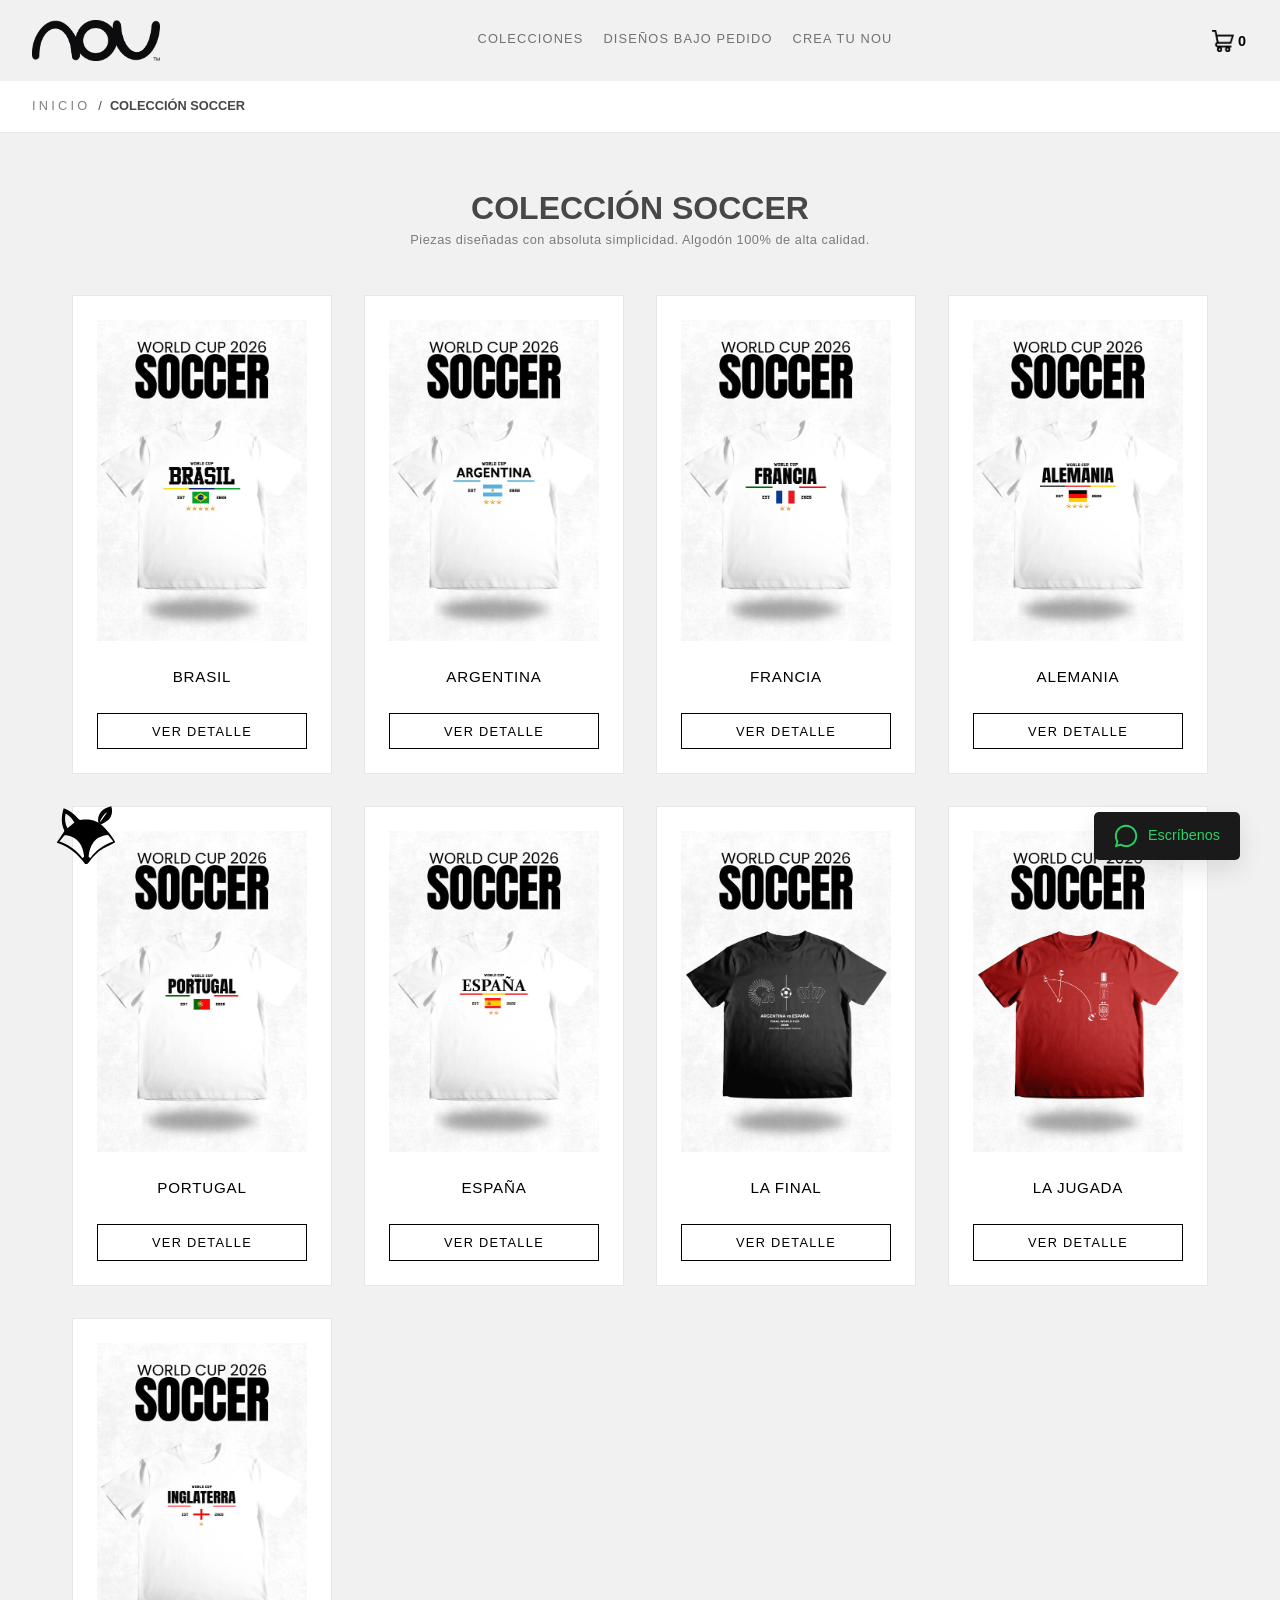
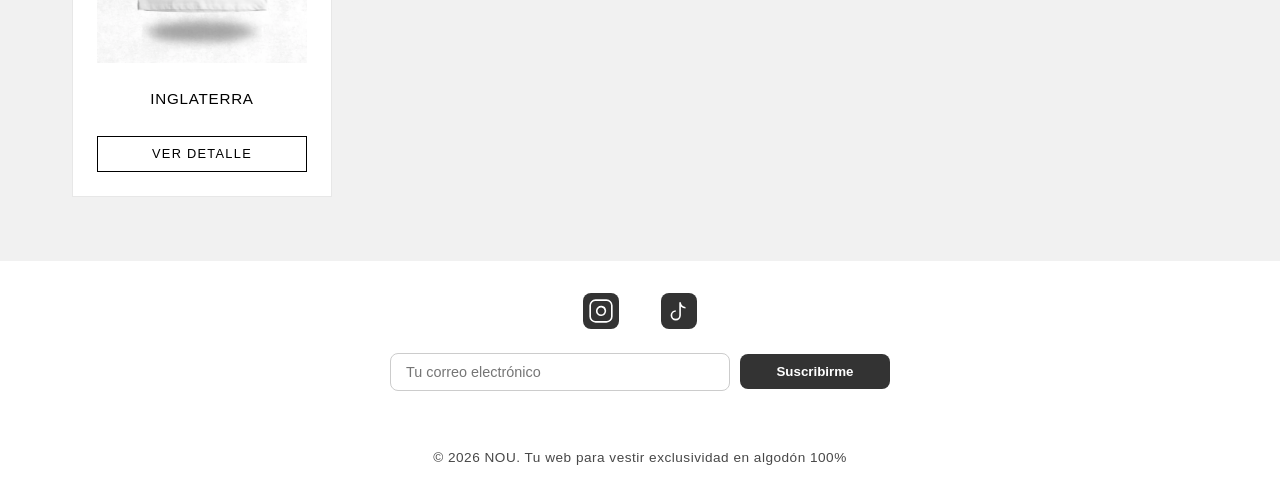
==== coleccion.html @ 32ce6170 "Primer commit: subiendo mi web" ====
<!DOCTYPE html>
<html lang="es">

<head>
    <meta charset="UTF-8">
    <meta name="viewport" content="width=device-width, initial-scale=1.0">
    <title>Nou | Colección Activa</title>
    <link rel="stylesheet" href="style.css">
    <link rel="icon" type="image/x-icon" href="assets/zorrico.png">
</head>

<body>

    <div class="tope">
        <div class="logo">
            <a href="index.html">
                <img src="assets/logo.png" width="128px" alt="Logo de Nou">
            </a>
        </div>
        <nav class="navbar">
            <button class="menu-toggle" onclick="toggleMenu()">☰</button>
            <div class="nav-links" id="navLinks">
                <a href="index.html#colecciones">Colecciones</a>
                <a href="index.html#bajopedido">Diseños bajo pedido</a>
                <a href="index.html#personalizadas">Crea tu Nou</a>
            </div>
        </nav>
        <button class="btn-carrito" onclick="abrirModal()">
            <img src="assets/car-icono.png" alt="Carrito">
            <span id="contador">0</span>
        </button>
    </div>

    <!-- Migas de pan / Header de la página -->
    <section class="page-header">
        <a href="index.html">Inicio</a>
        <span class="page-divider">/</span>
        <p class="page-title" id="titulo-pagina-coleccion">Colección Actual</p>
    </section>

    <!-- Contenedor Principal del Grid de la Colección -->
    <main class="coleccion-activa-section">
        <div class="coleccion-header">
            <h2 class="titulos" id="titulo-coleccion-principal">Colección Actual</h2>
            <p class="coleccion-sub">Piezas diseñadas con absoluta simplicidad. Algodón 100% de alta calidad.</p>
        </div>

        <div id="grid-coleccion-activa" class="galeria-grid">
            <!-- Las franelas de la colección se cargarán aquí automáticamente -->
        </div>
    </main>

    <footer>
        <div class="footer-content">

            <div class="social-links">
                <a href="https://instagram.com/somos.nou" target="_blank" rel="noopener noreferrer">
                    <svg class="social-icon" viewBox="0 0 24 24" fill="none" stroke="currentColor" stroke-width="1.5">
                        <rect x="2" y="2" width="20" height="20" rx="5" ry="5"></rect>
                        <path d="M16 11.37A4 4 0 1 1 12.63 8 4 4 0 0 1 16 11.37z"></path>
                        <line x1="17.5" y1="6.5" x2="17.51" y2="6.5"></line>
                    </svg>
                </a>
                <a href="https://tiktok.com/@somos.nou" target="_blank" rel="noopener noreferrer">
                    <svg class="social-icon" viewBox="0 0 24 24" fill="none" stroke="currentColor" stroke-width="1.5">
                        <path d="M9 12a4 4 0 1 0 4 4V4a5 5 0 0 0 5 5"></path>
                    </svg>
                </a>
            </div>

            <!-- Nuevo Formulario de Suscripción -->
            <div class="newsletter-section-footer">
                <form class="newsletter-form ajax-form" action="https://formspree.io/f/xbdnpazj" method="POST">
                    <input type="email" name="email" placeholder="Tu correo electrónico" required>
                    <button type="submit">Suscribirme</button>
                </form>

                <div class="form-success-msg">
                    ¡Gracias por suscribirte! Te mantendremos al tanto.
                </div>
            </div>

            <div class="brand">
                <p class="copyright">© 2026 NOU. Tu web para vestir exclusividad en algodón 100%</p>
            </div>

        </div>
    </footer>

    <!-- ICONO WHATSAPP -->
    <a href="https://wa.me/584126067734?text=Hola%20Nou,%20me%20gustaría%20más%20información" class="whatsapp-float"
        target="_blank">
        <svg fill="#000000" width="32px" height="32px" viewBox="0 0 32 32" version="1.1"
            xmlns="http://www.w3.org/2000/svg">
            <path
                d="M26.576 5.363c-2.69-2.69-6.406-4.354-10.511-4.354-8.209 0-14.865 6.655-14.865 14.865 0 2.732 0.737 5.291 2.022 7.491l-0.038-0.070-2.109 7.702 7.879-2.067c2.051 1.139 4.498 1.809 7.102 1.809h0.006c8.209-0.003 14.862-6.659 14.862-14.868 0-4.103-1.662-7.817-4.349-10.507l0 0zM16.062 28.228h-0.005c-0 0-0.001 0-0.001 0-2.319 0-4.489-0.64-6.342-1.753l0.056 0.031-0.451-0.267-4.675 1.227 1.247-4.559-0.294-0.467c-1.185-1.862-1.889-4.131-1.889-6.565 0-6.822 5.531-12.353 12.353-12.353s12.353 5.531 12.353 12.353c0 6.822-5.53 12.353-12.353 12.353h-0z">
            </path>
        </svg>
        <span>Escríbenos</span>
    </a>

    <!-- Modal del Carrito -->
    <div id="modalCarrito" class="modal">
        <div class="modal-contenido">
            <span class="cerrar" onclick="cerrarModal()">&times;</span>
            <h3>Tu Lista de Compras</h3>
            <ul id="lista-carrito"></ul>
            <button onclick="enviarPedido()">Finalizar pedido por WhatsApp</button>
        </div>
    </div>

    <!-- ISOTIPO FLOTANTE FIJO CON MENSAJE -->
    <div class="zorrito-flotante">
        <div class="bocadillo-mensaje">¡Hola! ¿Diseñamos algo juntos?</div>
        <a href="index.html#personalizadas">
            <svg version="1.1" id="Capa_1" xmlns="http://www.w3.org/2000/svg" xmlns:xlink="http://www.w3.org/1999/xlink"
                x="0px" y="0px" viewBox="0 0 1080 1080" style="enable-background:new 0 0 1080 1080;"
                xml:space="preserve">
                <g class="cabeza-zorrito">
                    <path d="M107,653.5c37.1-55.3,74.8-110.3,110.8-166.3c4.2-6.5,2.4-19.9-1.2-28c-49.4-109.9-40.1-220.3-5.3-333.4
	c85.5,33.4,159.6,79.4,214.1,152c17.4,23.2,31.7,33.3,64.6,28.7c136.1-18.7,255.2,16.5,351.3,120.6
	c64.9,70.3,126.1,142.6,166.9,224.4C945,684.7,881.7,715.2,821,750.2c-91.2,52.5-160.8,128.8-223,212.5
	c-6.6,8.9-16.2,15.6-24.4,23.3c-10.7,0-21.5,0-32.2,0c-19.6-23.8-39.2-47.7-58.7-71.5C382.6,792.3,256.6,708.2,107,658.8
	C107,657,107,655.2,107,653.5z M622.9,893.7c91.5-119.9,208.9-203.9,353.3-252.8c-24.8-32-47.8-62.6-72-92.2
	c-4.1-5-13.8-8.7-20.3-7.8c-84.5,11.2-159.7,40.5-213,111.8c-44.7,59.8-62.8,128.6-73.2,200.9C594.7,874.8,597.1,888.3,622.9,893.7z
	 M498.6,893.4c25.7-4.3,29.7-19,25.3-39.4c-3.9-18.3-6.1-37-10-55.3C483.7,655.3,400,565.9,252.5,542.7c-11.5-1.8-28.9,0-35.5,7.4
	c-25.4,28.4-47.6,59.7-72,91.3C290.9,689.2,407.2,775.5,498.6,893.4z M376.1,346.6c-32.4-60-77.4-103.2-135.4-138.2
	c-16.7,80.8-10.9,154.9,27.7,228.3C305.3,406,339.9,377,376.1,346.6z" />
                </g>
                <g id="hoja">
                    <path d="M944,95c28.4,63.8,10.9,162.6-40.5,208.8c-30,26.9-66,47.5-100.9,68.3c-20.8,12.4-58.3-12.4-59.7-36.7
	c-5.7-98.8,40.7-173.9,132.7-214C898,111.7,921.3,103.7,944,95z M881.9,188.5C832.7,211.2,772.3,304,769.2,348.3
	C803.4,299.8,840.6,247.1,881.9,188.5z" />
                </g>
            </svg>
        </a>
    </div>

    <script src="script.js" defer></script>
</body>

</html>
---- style.css ----
/* --- LIMPIEZA Y CONFIGURACIÓN GLOBAL --- */
* {
    margin: 0;
    padding: 0;
    box-sizing: border-box;
    font-family: 'Inter', sans-serif;
}

html,
body {
    width: 100%;
    overflow-x: hidden;
    /* Corregido de visible a hidden para evitar scroll horizontal no deseado */
}

body {
    background-color: #f1f1f1;
    color: rgb(71, 71, 71);
    line-height: 1.6;
    font-family: 'Poppins', 'Helvetica', 'Arial', sans-serif;
    font-weight: 400;
    margin: 0;
}

/* Contenedor principal */
main {
    max-width: 100%;
    margin: 0;
    padding: 0;
}

/* --- ENCABEZADO Y NAVEGACIÓN --- */
.tope {
    box-sizing: border-box;
    position: fixed;
    /* Cambiamos sticky por fixed para asegurar que nunca se mueva */
    top: 0;
    left: 0;
    z-index: 3000;
    display: flex;
    justify-content: space-between;
    padding: 0rem 2rem;
    align-items: center;
    background-color: #f1f1f1;
    width: 100%;
    min-height: 60px;
}

.navbar {
    display: flex;
    justify-content: center;
    margin: 0rem 1rem;
    padding: 1rem;
    align-items: center;
    width: 100%;
}

.nav-links a {
    text-transform: uppercase;
    letter-spacing: 0.09em;
    text-decoration: none;
    color: #717171;
    font-weight: 400;
    font-size: .8rem;
    padding-bottom: 2px;
    border-bottom: 2px solid transparent;
    transition: opacity 0.3s ease, visibility 0.3s, border-bottom 0.3s ease;
}

.nav-links a:hover {
    border-bottom: 2px solid #717171;
}

.logo img {
    display: block;
    margin: 20px auto;
}

.btn-carrito {
    display: flex;
    align-items: center;
    gap: 4px;
    background: transparent;
    border: none;
    cursor: pointer;
    font-family: 'Inter', sans-serif;
    font-weight: 600;
    font-size: 1rem;
    padding: 2px;
}

.btn-carrito img {
    width: 22px;
    height: 22px;
    margin: 0;
}

#contador {
    font-size: 0.9rem;
}

/* --- HERO SECTION --- */
.hero {
    height: clamp(50vh, 80vw, 80vh);
    display: flex;
    align-items: center;
    justify-content: center;
    text-align: center;
    padding: 0;
    font-size: 1.5rem;
    transition: height 0.5s ease-in-out;
    overflow: hidden;
    margin-top: 60px;
    /* <--- Esto empuja el hero hacia abajo para que la barra fija no lo tape */
}

.hero-content {
    height: 100%;
    width: 100%;
    background-image: linear-gradient(rgba(0, 0, 0, 0.01), rgba(0, 0, 0, 0.02)),
        url('assets/hero.webp');
    background-size: cover;
    background-position: center;
    background-repeat: no-repeat;
    display: flex;
    flex-direction: column;
    align-items: center;
    justify-content: space-between;
    color: black;
    padding: 3rem;
    box-sizing: border-box;
}

.hero-content p {
    font-size: 1rem;
}

.hero-content a {
    font-size: .8rem;
}

.btn-main {
    padding: 0.8rem 2rem;
    border-radius: 5px;
    background-color: white;
    font-family: inherit;
    font-size: 0.9rem;
    text-transform: uppercase;
    letter-spacing: 0.09em;
    color: #333;
    cursor: pointer;
    display: inline-block;
    text-decoration: none;
    transition: all 0.4s ease;
}

.btn-main:hover {
    background-color: #333;
    color: #ffffff;
}

/* --- COLECCIONES Y PRODUCTOS --- */
#colecciones {
    padding: 2rem;
}

#bajopedido h2 {
    padding: 0 4rem;
}

.titulos {
    font-weight: 600;
    font-size: 2rem;
    line-height: 1.8rem;
    padding: 0 2rem;
}

.galeria-productos {
    display: grid;
    grid-template-columns: repeat(auto-fit, minmax(min(100%, 400px), 1fr));
    gap: 1rem;
    margin-top: 40px;
}

.producto {
    width: 100%;
    max-width: 400px;
    margin: 0 auto;
    padding: 1rem;
    transition: transform 0.3s ease;
    background-color: #e7e7e7;
    border-radius: 0;
    position: relative;
}

.producto button:hover {
    background: #ccc;
}

.producto img {
    max-width: 100%;
    object-fit: cover;
    height: auto;
    transition: transform 0.3s ease;
    background-color: white;
}

.producto img:hover {
    transform: scale(1.02);
}

.imagenes-container img {
    display: none;
    width: 100%;
    cursor: pointer;
}

.imagenes-container img.activa {
    display: block;
}

/* --- CARRUSEL DE IMÁGENES (FLECHAS) --- */
.prev,
.next {
    position: absolute;
    top: 50%;
    transform: translateY(-50%);
    background: #e7e7e7;
    color: rgb(90, 90, 90);
    border: none;
    cursor: pointer;
    padding: 10px 15px;
    z-index: 10;
    font-size: 1.5rem;
    opacity: 0;
    visibility: hidden;
    transition: opacity 0.3s ease;
}

.prev {
    left: 0px;
    border-top-right-radius: 5px;
    border-bottom-right-radius: 5px;
}

.next {
    right: 0px;
    border-top-left-radius: 5px;
    border-bottom-left-radius: 5px;
}

.producto:hover .prev,
.producto:hover .next {
    opacity: 1;
    visibility: visible;
}

.prev:hover,
.next:hover {
    background-color: #e7e7e7 !important;
    color: black;
    border: none;
    outline: none;
}

/* --- SECCIÓN PERSONALIZADA --- */
#personalizadas {
    padding: 2rem 1rem;
    box-sizing: border-box;
    width: 100%;
    overflow: hidden;
    text-align: center;
}

#personalizadas p {
    font-size: .9rem;
}

.customizer-container {
    max-width: 1100px;
    margin: 20px auto;
    display: grid;
    grid-template-columns: 1fr 1fr;
    gap: 40px;
    background: #ffffff;
    padding: 40px;
    border-radius: 12px;
    box-shadow: 0 4px 20px rgba(0, 0, 0, 0.05);
    align-items: center;
    box-sizing: border-box;
    width: 100%;
}

.customizer-controls {
    display: flex;
    flex-direction: column;
    gap: 20px;
    width: 100%;
    box-sizing: border-box;
}

.file-upload-wrapper {
    display: flex;
    flex-direction: column;
    gap: 10px;
}

.file-upload-wrapper input[type="file"] {
    display: none;
}

.custom-file-button {
    background: #fff;
    color: #333;
    border: 1px solid #333;
    padding: 12px 20px;
    text-align: center;
    border-radius: 6px;
    cursor: pointer;
    font-weight: bold;
    transition: all 0.3s ease;
}

.custom-file-button:hover {
    background: #333;
    color: #fff;
}

#file-name {
    font-size: 13px;
    color: #666;
}

.select-group {
    display: flex;
    flex-direction: column;
    gap: 6px;
    width: 100%;
    box-sizing: border-box;
}

.select-group label {
    font-size: 14px;
    font-weight: bold;
    color: #333;
}

.customizer-controls select {
    padding: 12px;
    border: 1px solid #ccc;
    border-radius: 6px;
    background: #fff;
    font-size: 14px;
    cursor: pointer;
    width: 100%;
    box-sizing: border-box;
}

/* Estilos de botones de color (Unificados y responsivos) */
.color-options {
    display: flex;
    gap: 10px;
    width: 100%;
    box-sizing: border-box;
}

.color-btn {
    flex: 1;
    padding: 12px;
    background: #f9f9f9;
    border: 1px solid #d1d1d1;
    border-radius: 6px;
    cursor: pointer;
    font-size: 0.9rem;
    font-family: inherit;
    transition: all 0.3s ease;
    box-sizing: border-box;
}

.color-btn:hover {
    border-color: #000;
}

.color-btn.active {
    background: #666;
    color: #fff;
    border-color: #333;
}

.btn-agregar {
    background: #111;
    color: #fff;
    border: 1px solid #111;
    padding: 14px;
    border-radius: 6px;
    font-weight: bold;
    cursor: pointer;
    margin-top: 10px;
    transition: background 0.3s ease;
    width: 100%;
    box-sizing: border-box;
}

.btn-agregar:hover {
    background: #333;
}

.customizer-preview {
    display: flex;
    justify-content: center;
    align-items: center;
    background: #f4f4f4;
    border-radius: 8px;
    padding: 20px;
    overflow: hidden;
    width: 100%;
    box-sizing: border-box;
}

#canvasFranela {
    max-width: 100% !important;
    width: 100%;
    height: auto !important;
    display: block;
    margin: 1rem auto;
    border-radius: 6px;
    cursor: crosshair;
    box-sizing: border-box;
}

/* --- WHATSAPP FLOTANTE --- */
.whatsapp-float {
    position: fixed;
    bottom: 40px;
    right: 40px;
    background-color: #1a1a1a;
    color: #25d366;
    padding: 12px 20px;
    border-radius: 5px;
    display: flex;
    align-items: center;
    gap: 10px;
    text-decoration: none;
    font-size: 0.9rem;
    font-weight: 500;
    box-shadow: 0 10px 25px rgba(0, 0, 0, 0.1);
    transition: all 0.3s ease;
    z-index: 1000;
}

.whatsapp-float:hover {
    transform: translateY(-5px);
}

.whatsapp-float svg {
    fill: currentColor;
    width: 24px;
    height: 24px;
}

/* --- MODAL DEL CARRITO --- */
.modal {
    display: none;
    position: fixed;
    top: 0;
    left: 0;
    width: 100%;
    height: 100%;
    background: rgba(0, 0, 0, 0.6);
    z-index: 5000;
    backdrop-filter: blur(3px);
}

.modal-contenido {
    background: #ffffff;
    margin: 10% auto;
    padding: 2.5rem 2rem;
    width: 90%;
    max-width: 480px;
    border: 1px solid #e5e5e5;
    border-radius: 6px;
    box-sizing: border-box;
    box-shadow: 0 10px 25px rgba(0, 0, 0, 0.15);
    position: relative;
}

.modal-contenido h3 {
    margin-top: 0;
    margin-bottom: 1.5rem;
    font-size: 1.2rem;
    text-transform: uppercase;
    letter-spacing: 1px;
}

.modal-contenido ul#lista-carrito {
    list-style: none;
    padding: 0;
    margin: 0 0 1.5rem 0;
    max-height: 250px;
    overflow-y: auto;
}

.modal-contenido ul#lista-carrito li {
    padding: 0.75rem 0;
    border-bottom: 1px solid #f0f0f0;
    display: flex;
    justify-content: space-between;
    align-items: center;
    font-size: 0.9rem;
}

.modal-contenido>button {
    width: 100%;
    background-color: #000000;
    color: #ffffff;
    border: none;
    padding: 0.9rem;
    text-transform: uppercase;
    letter-spacing: 1px;
    font-size: 0.85rem;
    cursor: pointer;
    border-radius: 4px;
}

.modal-contenido>button:hover {
    background-color: #333333;
}

.modal-contenido .cerrar {
    position: absolute;
    top: 1rem;
    right: 1.2rem;
    font-size: 1.8rem;
    font-weight: 300;
    color: #666;
    cursor: pointer;
    transition: color 0.2s ease;
}

.modal-contenido .cerrar:hover {
    color: #000;
}

.modal-contenido ul#lista-carrito li button {
    background: none;
    border: none;
    color: #e53935;
    font-weight: bold;
    cursor: pointer;
    padding: 0.2rem 0.5rem;
    font-size: 0.9rem;
}

.modal-contenido ul#lista-carrito li button:hover {
    background-color: #ffebee;
    border-radius: 4px;
}

.menu-toggle {
    color: #000000;
    border: none;
    padding: 0px 6px;
    cursor: pointer;
    font-weight: bold;
    text-transform: uppercase;
    display: none;
}

/* --- PÁGINA DETALLES DE FRANELAS --- */
.page-header {
    position: fixed;
    top: 80px;
    z-index: 2000;
    background-color: #ffffff;
    border-bottom: 1px solid #e5e5e5;
    width: 100%;
    padding: 1rem 2rem;
    display: flex;
    align-items: center;
    gap: 0.5rem;
    font-size: 0.8rem;
    text-transform: uppercase;
    box-sizing: border-box;
    
}

.page-header a {
    text-decoration: none;
    color: grey;
    transition: color 0.3s ease;
    letter-spacing: 0.2rem;
}

.page-header a:hover {
    color: #333;
}

.page-title {
    font-weight: 800;
}

/* --- CONTENEDOR PRINCIPAL DE DETALLE (PC) --- */
#contenedor-detalle {
    display: flex;
    flex-direction: row;
    /* En PC la imagen y los textos van lado a lado */
    align-items: start;
    /* Alineados verticalmente en el tope en pc */
    justify-content: center;
    gap: 3rem;
    padding: 6rem 2rem;
    max-width: 1000px;
    margin-top: 140px;
    margin-left: auto;
    margin-right: auto;
    box-sizing: border-box;
}

#contenedor-detalle img {
    max-width: 450px;
    width: 100%;
    height: auto;
    background-color: #f4f4f4;
}

/* --- BLOQUE DE TEXTOS Y CONTROLES (COMPACTO) --- */
.info-producto {
    display: flex;
    flex-direction: column;
    align-items: flex-start;
    /* Manda todo (títulos, precios, selectores) hacia la izquierda automáticamente */
    text-align: left;
    gap: 0.5rem;
    /* Mantiene la separación compacta */
}

.info-producto h1 {
    margin: 0;
    font-size: 1.8rem;
    line-height: 1.2;
}

.info-producto p {
    margin: 0;
}

/* Estilo para el precio en la página de detalles */
.precio-detalle {
    font-size: 1.5rem;
    font-weight: 500;
    color: #000 !important;
    margin-bottom: 0.2rem !important;
}

/* Estilo para el botón cuando está deshabilitado */
.btn-comprar:disabled,
.btn-comprar.is-disabled {
    opacity: 0.5;
    cursor: not-allowed;
    pointer-events: none;
    background-color: #cccccc;
}

.btn-comprar {
    width: 100%;
    padding: 0.8rem 2rem;
    border: 1px solid #333;
    background-color: transparent;
    font-family: inherit;
    font-size: 0.9rem;
    text-transform: uppercase;
    letter-spacing: 0.15em;
    color: #333;
    cursor: pointer;
    display: inline-block;
    text-decoration: none;
    transition: all 0.4s ease;
    box-sizing: border-box;
    margin-top: 0.5rem;
    /* Pequeño respiro limpio antes del botón */
}

.btn-comprar:hover {
    background-color: #333;
    color: #ffffff;
}

.btn-comprar.btn-exito {
    background-color: #28a745 !important;
    color: #ffffff !important;
    transition: background-color 0.3s ease;
    cursor: default;
}

/* --- FOOTER Y NEWSLETTER --- */
footer {
    padding: 2rem 1rem;
    font-size: 0.85rem;
    position: relative;
    box-sizing: border-box;
    background-color: white;
}

.footer-content {
    display: flex;
    flex-direction: column;
    align-items: center;
    justify-content: center;
    margin: 0 auto;
    box-sizing: border-box;
}

.social-links {
    display: flex;
    align-items: center;
    gap: 12px;
    /* Espacio entre los iconos */
    line-height: 0;
    /* Elimina cualquier altura de línea fantasma */
}

.social-links a {
    display: inline-flex;
    align-items: center;
    justify-content: center;
    text-decoration: none;
}

.social-icon {
    width: 36px;
    height: 36px;
    padding: 5px;
    text-decoration: none;
    border-radius: 8px;
    stroke: white;
    background-color: #333;
    margin: 0 15px;
    transition: transform 0.3s ease, background-color 0.3s ease;
    display: block;
}

.social-icon:hover {
    stroke: #000;
    background-color: #666;
    transform: translateY(-3px);
}

.brand {
    margin-top: 40px;
    text-align: center;
}

.copyright {
    font-weight: 500;
    letter-spacing: 0.5px;
    margin: 0;
}

.newsletter-section-footer {
    display: flex;
    flex-direction: column;
    align-items: center;
    justify-content: center;
    text-align: center;
    background-color: white;
    width: 100%;
    box-sizing: border-box;

}

.newsletter-section {
    display: flex;
    flex-direction: column;
    align-items: center;
    justify-content: center;
    padding: 3rem 1rem;
    text-align: center;
    background-color: white;
    width: 100%;
    box-sizing: border-box;
}

.newsletter-section h3 {
    font-size: 2.5rem;
    margin-bottom: 0.5rem;
    line-height: 1.1em;
}

.newsletter-section p {
    margin-bottom: .5rem;
    color: #555;
}

.newsletter-form {
    display: flex;
    gap: 10px;
    justify-content: center;
    align-items: center;
    width: 100%;
    max-width: 500px;
    margin-top: 1.5rem;
    margin-bottom: 1rem;
    box-sizing: border-box;
}

.newsletter-form input {
    padding: 10px 15px;
    border: 1px solid #ccc;
    border-radius: 8px;
    width: 100%;
    font-size: 0.9rem;
    box-sizing: border-box;
}

.newsletter-form button {
    padding: 10px 20px;
    background-color: #333;
    color: white;
    border: none;
    border-radius: 8px;
    cursor: pointer;
    font-weight: 600;
    min-width: 150px;
    transition: background-color 0.3s ease;
}

.newsletter-form button:hover {
    background-color: #333;
}

.form-success-msg {
    display: none;
    margin-top: 8px;
    font-size: 0.85rem;
    color: #696969;
    font-weight: 400;
}

/* --- CARRUSEL INFINITO --- */
.carousel-container {
    width: 100%;
    overflow: hidden;
    margin: 20px 0px 60px 0px;
    padding: 20px;
    display: block;
    box-sizing: border-box;
}

.carousel-track {
    display: flex;
    gap: 40px;
    width: max-content;
    animation: scrollInfinite 30s linear infinite;   
}

@keyframes scrollInfinite {
    0% {
        transform: translateX(0);
    }

    100% {
        transform: translateX(-33.333%);
    }
}

.carousel-container:hover .carousel-track {
    animation-play-state: paused;
}

.card {
    flex: 0 0 auto;
    height: 550px;
    background-color: #e7e7e7;
    padding: 1rem;
    display: flex;
    justify-content: center;
    align-items: center;
    transition: transform 0.3s ease;
    z-index: 1;
    box-sizing: border-box;
}

.card img {
    height: 100%;
    width: auto;
    max-width: 100%;
    object-fit: contain;
    display: block;
    pointer-events: none;
}

.card:hover {
    transform: scale(1.05);
    z-index: 10;
    box-shadow: 0 10px 20px rgba(0, 0, 0, 0.3);
}

.modal-contenido ul#lista-carrito li button.btn-eliminar {
    background: none;
    border: none;
    cursor: pointer;
    padding: 6px;
    display: flex;
    align-items: center;
    justify-content: center;
    color: #888;
    transition: color 0.2s ease, background-color 0.2s ease;
    border-radius: 4px;
}

.modal-contenido ul#lista-carrito li button.btn-eliminar:hover {
    color: #000000;
    background-color: #f2f2f2;
}

.color-hint {
    color: #424242;
    font-size: 0.75rem;
    line-height: 1.4;
    margin-top: 2px;
    margin-bottom: 0.2rem;
    display: block;
    letter-spacing: 0.3px;
}

/* --- ESTILOS PARA LOS CONTROLES DE DETALLE --- */
.info-producto .color-options {
    display: flex;
    gap: 0.5rem;
    margin: 0;
}

.info-producto .color-btn {
    width: 40px;
    height: 40px;
    max-width: 80px;
    padding: 0;
    border: 1px solid #000;
    background: transparent;
    cursor: pointer;
    text-transform: uppercase;
    font-size: 0.75rem;
    display: flex;
    align-items: center;
    justify-content: center;
    transition: all 0.3s ease;
}

.info-producto .color-btn.active {
    background-color: #9b9b9b;
    color: #fff;
}

.info-producto select {
    width: 100%;
    max-width: 120px;
    padding: 0.5rem;
    border: 1px solid #000;
    background-color: transparent;
    font-family: inherit;
    font-size: 0.9rem;
    text-transform: uppercase;
    cursor: pointer;
    margin: 0;
}

.cantidad-container {
    display: flex;
    align-items: center;
    gap: 0.5rem;
    margin: 0;
}

.btn-cantidad {
    width: 40px;
    height: 40px;
    border: 1px solid #000;
    background: transparent;
    cursor: pointer;
    font-size: 1.1rem;
    font-weight: bold;
    display: flex;
    align-items: center;
    justify-content: center;
    transition: background 0.2s, color 0.2s;
}

.btn-cantidad:hover {
    background-color: #000;
    color: #fff;
}

.cantidad-container input {
    width: 40px;
    height: 40px;
    text-align: center;
    border: 1px solid #000;
    background: transparent;
    font-family: inherit;
    font-size: 0.95rem;
    padding: 0;
    box-sizing: border-box;
}

.cantidad-container input::-webkit-outer-spin-button,
.cantidad-container input::-webkit-inner-spin-button {
    -webkit-appearance: none;
    margin: 0;
}

.cantidad-container input[type=number] {
    -webkit-appearance: textfield;
    -moz-appearance: textfield;
    appearance: textfield;
}

#imagen-producto {
    max-width: 450px !important;
    width: 100% !important;
    height: auto !important;
    display: block;
    margin: 0 auto;
}

/* Sección de productos relacionados */
.related-section {
    padding: 1rem;
    max-width: 1200px;
    margin: 0 auto 60px auto;
}

.related-section h2{
    font-size: 2rem;
    line-height: 2rem;
}

.galeria-grid {
    display: grid;
    grid-template-columns: repeat(auto-fit, minmax(150px, 1fr));
    gap: 1.5rem;
    margin-top: 1.5rem;
}

.producto-relacionado {
    border: 1px solid #e7e7e7;
    padding: 1rem;
    cursor: pointer;
    transition: all 0.3s ease;
    background: #fff;
}

.producto-relacionado:hover {
    border-color: #000;
    transform: translateY(-3px);
}

.producto-relacionado img {
    width: 100%;
    height: auto;
    object-fit: cover;
    margin-bottom: 0.5rem;
}

.producto-relacionado p {
    font-size: 0.85rem;
    text-transform: uppercase;
    letter-spacing: 0.05em;
    color: #333;
    margin: 0;
}

/* COLECCION ACTIVA */
.coleccion-activa-section {
    padding: 4rem 2rem;
    max-width: 1200px;
    margin: 0 auto;
    text-align: center;
    margin-top: 130px;
}

.coleccion-activa-section h2 {
    text-transform: uppercase;
}

.coleccion-header {
    margin-bottom: 3rem;
    line-height: 1.1;
}

.coleccion-sub {
    font-size: 0.8rem;
    color: #7a7a7a;
    letter-spacing: 0.04em;
    margin-top: 10px;
}

.coleccion-activa-section .galeria-grid {
    display: grid;
    grid-template-columns: repeat(auto-fit, minmax(250px, 1fr));
    gap: 2rem;
    margin-top: 1.5rem;
}

.producto-coleccion-item {
    border: 1px solid #e7e7e7;
    padding: 1.5rem;
    cursor: pointer;
    transition: all 0.3s ease;
    background: #fff;
    display: flex;
    flex-direction: column;
    justify-content: space-between;
}

.producto-coleccion-item:hover {
    border-color: #000;
    transform: translateY(-4px);
}

.producto-coleccion-item img {
    width: 100%;
    height: auto;
    object-fit: cover;
    margin-bottom: 1rem;
}

.producto-coleccion-item h3 {
    font-size: 0.95rem;
    text-transform: uppercase;
    letter-spacing: 0.05em;
    color: #000;
    margin: 0.5rem 0;
    font-weight: 500;
}

.btn-ver-detalle {
    margin-top: 1rem;
    padding: 0.6rem 1rem;
    border: 1px solid #000;
    background: transparent;
    text-transform: uppercase;
    font-size: 0.8rem;
    letter-spacing: 0.1em;
    cursor: pointer;
    transition: all 0.3s ease;
    width: 100%;
    box-sizing: border-box;
}

.producto-coleccion-item:hover .btn-ver-detalle {
    background-color: #000;
    color: #fff;
}

/* --- ISOTIPO FLOTANTE FIJO CON MENSAJE ARRIBA --- */
.zorrito-flotante {
    position: fixed;
    bottom: 30px;
    left: 50px;
    z-index: 2500;
    display: block;
    /* Cambiamos a block para controlar el cuadro flotante */
    width: auto;
    height: auto;
    animation: flotarSuave 4s ease-in-out infinite;
}

/* Estilos para el SVG en línea */
.zorrito-flotante svg {
    width: 70px;
    height: 70px;
    display: block;
    cursor: pointer;
    overflow: visible;
    transition: transform 0.4s cubic-bezier(0.16, 1, 0.3, 1);
}

/* Efecto al pasar el cursor por encima del zorrito */
.zorrito-flotante:hover svg {
    transform: scale(1.15) rotate(5deg);
}

/* --- ESTILO DEL BOCADILLO SOBRE LA CABEZA --- */
.bocadillo-mensaje {
    position: absolute;
    bottom: 85px;
    /* Lo eleva por encima de los 70px del zorrito */
    left: 15px;
    /* Lo desplaza ligeramente hacia la derecha de la esquina izquierda */
    background-color: #000000;
    color: #ffffff;
    padding: 8px 14px;
    border-radius: 6px;
    font-size: 0.8rem;
    letter-spacing: 0.05em;
    white-space: nowrap;

    /* Inicialmente oculto con un pequeño desplazamiento vertical */
    opacity: 0;
    visibility: hidden;
    transform: translateY(8px);
    transition: opacity 0.3s ease, transform 0.3s ease, visibility 0.3s ease;

    box-shadow: 0 4px 12px rgba(0, 0, 0, 0.15);
}

/* --- MOSTRAR EL MENSAJE AL PASAR EL MOUSE --- */
.zorrito-flotante:hover .bocadillo-mensaje {
    opacity: 1;
    visibility: visible;
    transform: translateY(0);
    /* Se desliza suavemente hacia arriba hasta su posición final */
}

/* --- ANIMACIÓN DE LA HOJA CON BRISA --- */
#hoja {
    transform-origin: 750px 320px;
    animation: brisaHoja 3s ease-in-out infinite;
}

@keyframes brisaHoja {

    0%,
    100% {
        transform: rotate(0deg);
    }

    50% {
        transform: rotate(14deg);
    }

    75% {
        transform: rotate(-6deg);
    }
}

.zorrito-flotante:hover #hoja {
    animation: brisaHoja 1.2s ease-in-out infinite;
}

@keyframes flotarSuave {

    0%,
    100% {
        transform: translateY(0);
    }

    50% {
        transform: translateY(-6px);
    }
}

/* --- EFECTO DE CLIC ELEGANTE Y LIMPIO --- */
.zorrito-flotante a {
    display: block;
    text-decoration: none;
}

/* Al hacer clic, anulamos cualquier transformación previa de hover y dejamos solo el sutil hundimiento */
.zorrito-flotante a:active svg {
    transform: scale(0.96) !important;
    transition: transform 0.08s ease !important;
}

.etiqueta-coleccion {
    font-size: 1.8rem;
    text-transform: uppercase;
    line-height: 1.1;
    color: #000;
    font-weight: 600;

}

/* Ajuste para dispositivos móviles */
@media (max-width: 768px) {
    .zorrito-flotante {
        bottom: 20px;
        left: 20px;
        animation: none;
    }

    .zorrito-flotante svg {
        width: 50px;
        height: 50px;
    }

    .bocadillo-mensaje {
        display: none;
    }

    .newsletter-section h3 {
        font-size: 1.5rem;
    }

}

.imagen-con-coleccion {
    max-width: 400px;
    /* Ajusta al tamaño que prefieras */
    width: 100%;
}

.imagen-con-coleccion img {
    width: 100%;
    height: auto;
    display: block;
    cursor: zoom-in;
    /* Cambia el cursor para indicar que es interactiva */
    transition: opacity 0.2s ease;
}

.imagen-con-coleccion img:hover {
    opacity: 0.9;
}





/* --- RESPONSIVE / MEDIA QUERIES --- */
@media (min-width: 769px) {
    .nav-links {
        display: flex !important;
        gap: 20px;
        align-items: center;
    }

    .menu-toggle {
        display: none !important;
    }
}

@media (max-width: 768px) {
    .card {
        height: 450px;
    }

    .titulos {
        font-size: 1.5rem;
        padding: 0;
    }

    .tope {
        display: flex;
        justify-content: center;
        align-items: center;
        padding: 0 1rem;
        width: 100%;
        box-sizing: border-box;
    }

    .page-header {
        top: 71px;
    }

    .menu-toggle {
        display: block !important;
        position: absolute;
        left: 1rem;
        background: none;
        border: none;
        font-size: 1.5rem;
        cursor: pointer;
        z-index: 10;
    }

    .logo {
        position: relative;
        z-index: 5;
    }

    .logo img {
        width: 100px !important;
    }

    .btn-carrito {
        position: absolute;
        right: 1rem;
        background: transparent;
        border: none;
        cursor: pointer;
        z-index: 10;
    }

    .navbar {
        display: contents;
    }

    .nav-links {
        display: none;
        position: absolute;
        top: 72px;
        left: 0;
        width: 100%;
        background: #f9f9f9;
        flex-direction: column;
        padding: 20px;
        z-index: 999;
        text-align: left;
        align-items: flex-start;
        box-sizing: border-box;
    }

    .nav-links.active {
        display: flex;
    }

    .hero-content {
        background-image:
            linear-gradient(rgba(0, 0, 0, 0.01), rgba(0, 0, 0, 0.02)),
            url('assets/hero-2.png');
        padding: 1rem;
    }

    .hero-content h1 {
        font-size: 1.8rem;
    }

    .hero-content p {
        font-size: .8rem;
    }

    #colecciones {
        padding: 1rem;
    }

    #contenedor-detalle {
        flex-direction: column;
        /* En móvil se apilan verticalmente */
        align-items: center;
        padding: 2rem 1rem;
    }

    #contenedor-detalle img {
        max-width: 100%;
    }

    #personalizadas {
        text-align: left;
    }

    #personalizadas h3 {
        font-size: 1.3rem;
    }

    .customizer-container {
        grid-template-columns: 1fr;
        padding: 20px;
        box-sizing: border-box;
    }

    .whatsapp-float span {
        display: none;
    }

    .whatsapp-float {
        bottom: 20px;
        right: 20px;
        padding: 12px;
        border-radius: 50%;
    }

    .coleccion-activa-section {
        padding: 2rem;
    }

    .prev,
    .next {
        opacity: 1;
        visibility: visible;
    }

    .newsletter-form input,
    .newsletter-form button {
        width: 100%;
    }

    .newsletter-form {
        flex-direction: column;
        width: 100%;
    }

    #bajopedido h2 {
        padding: 1rem;
    }

   .carousel-container {
    margin: 0px 0px 40px 0px;
}

}
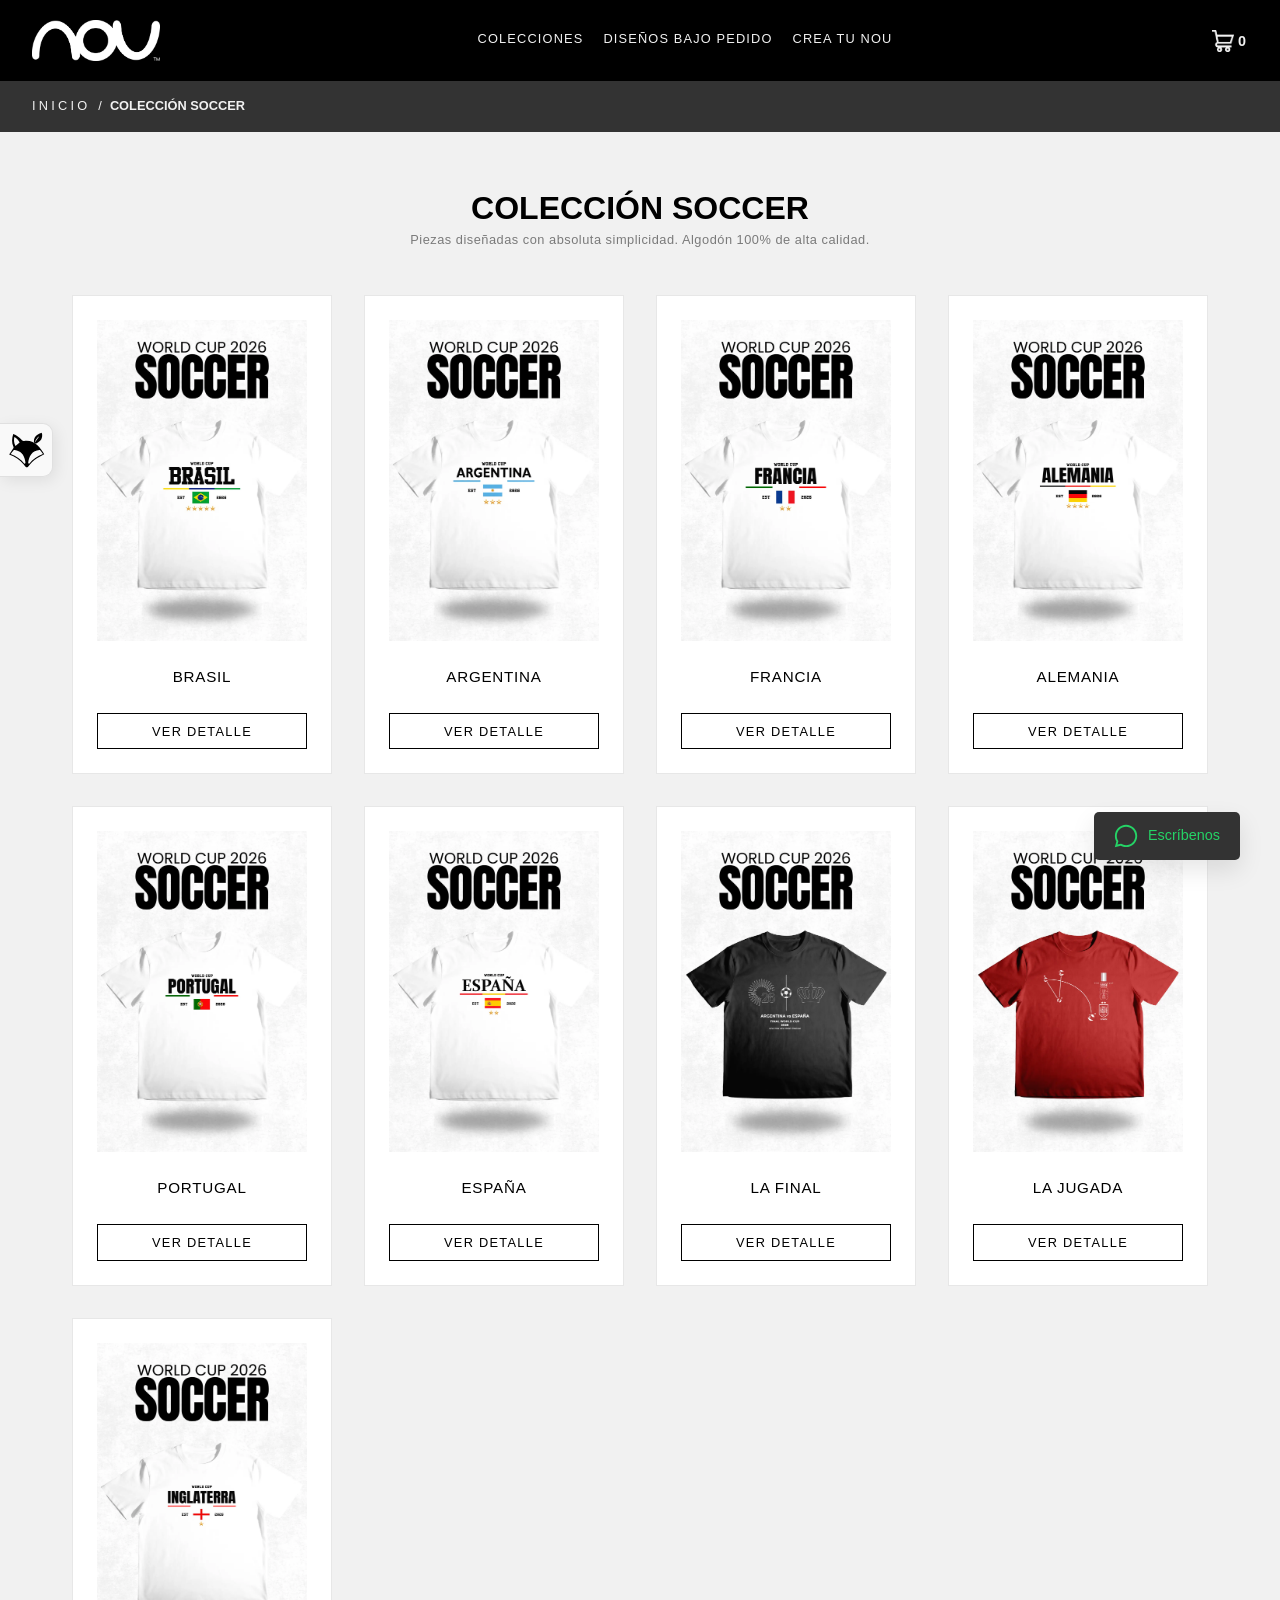
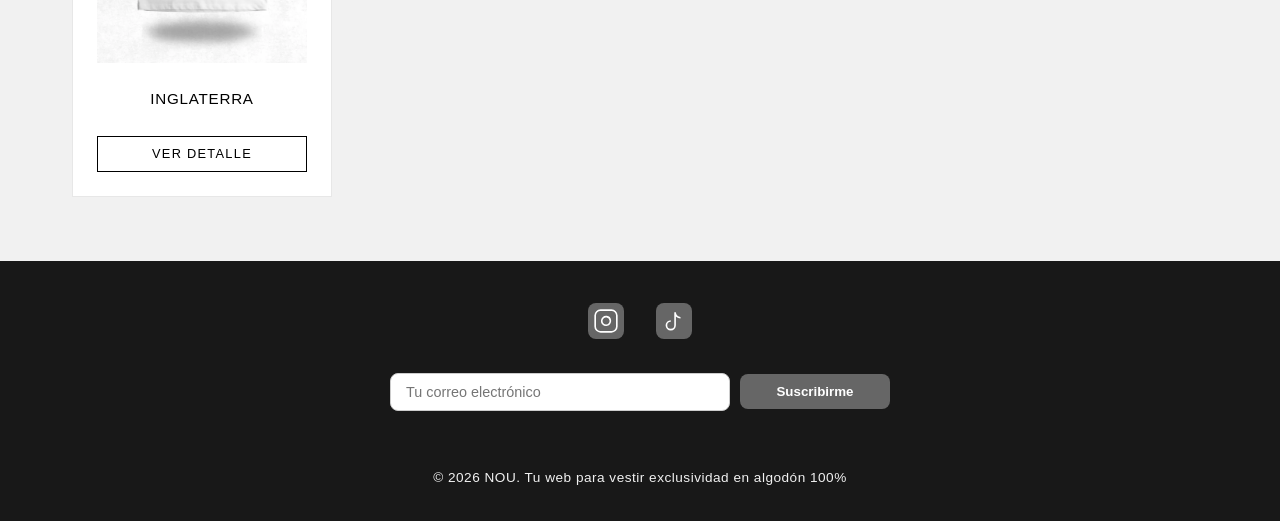
==== commit fea06f72: "Miniaturas carrito, medidas tallas, slider bajopedido" ====
--- a/coleccion.html
+++ b/coleccion.html
@@ -99,13 +99,13 @@
         <span>Escríbenos</span>
     </a>
 
-    <!-- Modal del Carrito -->
+    <!-- El Modal (que ahora contendrá la lista de compras) -->
     <div id="modalCarrito" class="modal">
         <div class="modal-contenido">
             <span class="cerrar" onclick="cerrarModal()">&times;</span>
             <h3>Tu Lista de Compras</h3>
             <ul id="lista-carrito"></ul>
-            <button onclick="enviarPedido()">Finalizar pedido por WhatsApp</button>
+            <button onclick="enviarPedido()">Comprar</button>
         </div>
     </div>
 
--- a/style.css
+++ b/style.css
@@ -15,7 +15,7 @@
 
 body {
     background-color: #f1f1f1;
-    color: rgb(71, 71, 71);
+    color: #000000;
     line-height: 1.6;
     font-family: 'Poppins', 'Helvetica', 'Arial', sans-serif;
     font-weight: 400;
@@ -41,9 +41,21 @@
     justify-content: space-between;
     padding: 0rem 2rem;
     align-items: center;
-    background-color: #f1f1f1;
+    background-color: #000000;
     width: 100%;
     min-height: 60px;
+    color: white;
+    transition: background-color 0.3s ease, box-shadow 0.3s ease;
+}
+
+/* Estilo cuando hace scroll (se activa con JavaScript) */
+.tope.scrolled {
+    background-color: rgba(0, 0, 0, 0.85);
+    /* 0.85 es la transparencia (85%) */
+    backdrop-filter: blur(8px);
+    /* Efecto paño borroso moderno opcional */
+    box-shadow: 0 4px 6px rgba(0, 0, 0, 0.05);
+    /* Una pequeña sombra sutil */
 }
 
 .navbar {
@@ -59,7 +71,7 @@
     text-transform: uppercase;
     letter-spacing: 0.09em;
     text-decoration: none;
-    color: #717171;
+    color: #f1f1f1;
     font-weight: 400;
     font-size: .8rem;
     padding-bottom: 2px;
@@ -68,7 +80,7 @@
 }
 
 .nav-links a:hover {
-    border-bottom: 2px solid #717171;
+    border-bottom: 2px solid #f1f1f1;
 }
 
 .logo img {
@@ -76,27 +88,11 @@
     margin: 20px auto;
 }
 
-.btn-carrito {
-    display: flex;
-    align-items: center;
-    gap: 4px;
-    background: transparent;
-    border: none;
-    cursor: pointer;
-    font-family: 'Inter', sans-serif;
-    font-weight: 600;
-    font-size: 1rem;
-    padding: 2px;
-}
-
-.btn-carrito img {
-    width: 22px;
-    height: 22px;
-    margin: 0;
-}
+
 
 #contador {
     font-size: 0.9rem;
+    color: #f1f1f1;
 }
 
 /* --- HERO SECTION --- */
@@ -106,12 +102,10 @@
     align-items: center;
     justify-content: center;
     text-align: center;
-    padding: 0;
+    margin-top: 81px;
     font-size: 1.5rem;
     transition: height 0.5s ease-in-out;
     overflow: hidden;
-    margin-top: 60px;
-    /* <--- Esto empuja el hero hacia abajo para que la barra fija no lo tape */
 }
 
 .hero-content {
@@ -140,7 +134,7 @@
 }
 
 .btn-main {
-    padding: 0.8rem 2rem;
+    padding: 0.7rem 2rem;
     border-radius: 5px;
     background-color: white;
     font-family: inherit;
@@ -159,94 +153,222 @@
     color: #ffffff;
 }
 
-/* --- COLECCIONES Y PRODUCTOS --- */
-#colecciones {
-    padding: 2rem;
-}
-
-#bajopedido h2 {
-    padding: 0 4rem;
+#bajopedido {
+    scroll-margin-top: 72px;
+    padding: 4rem;
 }
 
 .titulos {
-    font-weight: 600;
+    font-weight: 800;
     font-size: 2rem;
     line-height: 1.8rem;
-    padding: 0 2rem;
-}
-
+}
+
+/* --- CONTENEDOR GENERAL DE LA SECCIÓN COLECCIONES --- */
+#colecciones {
+    position: relative;
+    width: 100%;
+    max-width: 1820px;
+    margin: 0 auto;
+    padding: 4rem 2rem;
+    box-sizing: border-box;
+    overflow: hidden;
+    scroll-margin-top: 72px;
+}
+
+/* --- GALERÍA CARRUSEL --- */
 .galeria-productos {
-    display: grid;
-    grid-template-columns: repeat(auto-fit, minmax(min(100%, 400px), 1fr));
-    gap: 1rem;
+    display: flex;
+    justify-content: flex-start;
+    align-items: center;
+    gap: 20px;
+    overflow-x: auto;
+    scroll-behavior: smooth;
+    scrollbar-width: none;
+    padding: 20px;
     margin-top: 40px;
-}
-
-.producto {
-    width: 100%;
-    max-width: 400px;
-    margin: 0 auto;
-    padding: 1rem;
-    transition: transform 0.3s ease;
-    background-color: #e7e7e7;
-    border-radius: 0;
+    -webkit-overflow-scrolling: touch;
+    /* NUEVO: Hace que el desplazamiento se "imante" a cada tarjeta */
+    scroll-snap-type: x mandatory;
+}
+
+/* Ocultar barra de desplazamiento */
+.galeria-productos::-webkit-scrollbar {
+    display: none;
+}
+
+/* --- CADA TARJETA DE COLECCIÓN (Base: 6 colecciones) --- */
+.galeria-productos .producto {
+    flex: 0 0 calc((100% - 100px) / 6);
+    width: calc((100% - 100px) / 6);
+    max-width: 270px;
+    background: #ffffff;
+    border: 1px solid #e0e0e0;
+    border-radius: 8px;
+    overflow: hidden;
     position: relative;
-}
-
-.producto button:hover {
-    background: #ccc;
-}
-
-.producto img {
-    max-width: 100%;
-    object-fit: cover;
-    height: auto;
-    transition: transform 0.3s ease;
-    background-color: white;
-}
-
-.producto img:hover {
-    transform: scale(1.02);
-}
-
-.imagenes-container img {
-    display: none;
-    width: 100%;
-    cursor: pointer;
-}
-
-.imagenes-container img.activa {
-    display: block;
-}
-
-/* --- CARRUSEL DE IMÁGENES (FLECHAS) --- */
+    box-shadow: 0 4px 10px rgba(0, 0, 0, 0.05);
+    /* NUEVO: Define el punto exacto donde se detiene el imán */
+    scroll-snap-align: start;
+}
+
+/* Contenedor interno de imágenes de cada colección */
+.galeria-productos .imagenes-container {
+    position: relative;
+    width: 100%;
+    height: 350px;
+    background-color: #ffffff;
+    padding: 20px;
+    box-sizing: border-box;
+    display: flex;
+    justify-content: center;
+    align-items: center;
+}
+
+.galeria-productos .imagenes-container img {
+    position: absolute;
+    top: 20px;
+    left: 20px;
+    width: calc(100% - 40px);
+    height: calc(100% - 40px);
+    object-fit: contain;
+    opacity: 0;
+    transition: opacity 0.3s ease;
+    cursor: pointer;
+}
+
+.galeria-productos .imagenes-container img.activa {
+    opacity: 1;
+}
+
+/* Detiene la animación automática si el usuario pasa el mouse por encima */
+
+/* --- PUNTOS DE QUIEBRE PARA REDUCIR LA CANTIDAD DE COLECCIONES VISIBLES --- */
+
+/* Pantallas medianas-grandes: Muestra exactamente 5 colecciones */
+@media (max-width: 1600px) {
+    .galeria-productos .producto {
+        flex: 0 0 calc((100% - 80px) / 5);
+        width: calc((100% - 80px) / 5);
+        max-width: none;
+    }
+}
+
+/* Laptops / Tablets grandes: Muestra exactamente 4 colecciones */
+@media (max-width: 1300px) {
+    .galeria-productos .producto {
+        flex: 0 0 calc((100% - 60px) / 4);
+        width: calc((100% - 60px) / 4);
+    }
+}
+
+/* Tablets: Muestra exactamente 3 colecciones */
+@media (max-width: 992px) {
+    .galeria-productos .producto {
+        flex: 0 0 calc((100% - 40px) / 3);
+        width: calc((100% - 40px) / 3);
+    }
+}
+
+
+/* --- Móviles grandes y tablets pequeñas (ej. hasta 768px) --- */
+@media (max-width: 768px) {
+    #colecciones {
+        padding: 3rem 1rem 0rem 1rem;
+    }
+
+    .galeria-productos {
+        justify-content: flex-start;
+        /* AQUÍ CORREGIMOS EL PUNTO 1: Padding izquierdo generoso para que la 1era no se pegue */
+        padding-left: 24px;
+        padding-right: 24px;
+        gap: 16px;
+        /* Espacio equilibrado entre tarjetas */
+    }
+
+    /* Ocultamos las flechas grandes en móviles */
+    .carrusel-btn-prev,
+    .carrusel-btn-next {
+        display: none !important;
+    }
+
+    .galeria-productos .producto {
+        /* AQUÍ CORREGIMOS EL PUNTO 2: Usamos flex flexible pero con un tope (max-width) 
+           para que en pantallas medianas/móviles grandes no se estiren de más */
+        flex: 0 0 78%;
+        width: 78%;
+        max-width: 300px;
+    }
+}
+
+/* --- Móviles muy pequeños (ej. hasta 480px) --- */
+@media (max-width: 480px) {
+    .galeria-productos .producto {
+        flex: 0 0 85%;
+        width: 85%;
+        max-width: none; /* En pantallas muy chicas dejamos que tome el porcentaje libremente */
+    }
+}
+
+
+/* --- BOTONES GENERALES DEL CARRUSEL DE COLECCIONES --- */
+.carrusel-btn-prev,
+.carrusel-btn-next {
+    position: absolute;
+    top: 55%;
+    transform: translateY(-50%);
+    background-color: rgba(0, 0, 0, 0.6);
+    color: #ffffff;
+    border: none;
+    padding: 12px 16px;
+    cursor: pointer;
+    z-index: 10;
+    border-radius: 50%;
+    font-size: 1rem;
+    transition: background-color 0.3s ease;
+}
+
+.carrusel-btn-prev:hover,
+.carrusel-btn-next:hover {
+    background-color: #000000;
+}
+
+.carrusel-btn-prev {
+    left: 10px;
+}
+
+.carrusel-btn-next {
+    right: 10px;
+}
+
+/* --- CARRUSEL DE IMÁGENES (FLECHAS INTERNAS) --- */
 .prev,
 .next {
     position: absolute;
     top: 50%;
     transform: translateY(-50%);
-    background: #e7e7e7;
+    background: white;
     color: rgb(90, 90, 90);
     border: none;
     cursor: pointer;
-    padding: 10px 15px;
+    padding: 10px 12px;
     z-index: 10;
-    font-size: 1.5rem;
+    font-size: 1.2rem;
     opacity: 0;
     visibility: hidden;
     transition: opacity 0.3s ease;
 }
 
 .prev {
-    left: 0px;
-    border-top-right-radius: 5px;
-    border-bottom-right-radius: 5px;
+    left: 0;
+    border-top-right-radius: 4px;
+    border-bottom-right-radius: 4px;
 }
 
 .next {
-    right: 0px;
-    border-top-left-radius: 5px;
-    border-bottom-left-radius: 5px;
+    right: 0;
+    border-top-left-radius: 4px;
+    border-bottom-left-radius: 4px;
 }
 
 .producto:hover .prev,
@@ -257,10 +379,8 @@
 
 .prev:hover,
 .next:hover {
-    background-color: #e7e7e7 !important;
+    background-color: #f1f1f1;
     color: black;
-    border: none;
-    outline: none;
 }
 
 /* --- SECCIÓN PERSONALIZADA --- */
@@ -270,25 +390,64 @@
     width: 100%;
     overflow: hidden;
     text-align: center;
+    background-color: #F1F1F1;
+    color: #000000;
+    line-height: 1rem;
+    scroll-margin-top: 72px;
+}
+
+#personalizadas h2 {
+    font-size: 3rem;
+    font-weight: 800;
+    line-height: 3.5rem;
+}
+
+#personalizadas h3 {
+    font-size: 1.75rem;
+    color: #f1f1f1;
+    background-color: #000000;
+    display: inline-block;
+    padding: .2em 1em;
+    line-height: 1.5rem;
+    font-weight: 800;
 }
 
 #personalizadas p {
-    font-size: .9rem;
-}
-
+    font-size: 1rem;
+    margin-top: 12px;
+    line-height: .2rem;
+}
+
+/* 1. Estilos para pantallas grandes (Escritorio) */
 .customizer-container {
     max-width: 1100px;
-    margin: 20px auto;
+    margin: 80px auto;
     display: grid;
     grid-template-columns: 1fr 1fr;
+    /* 2 columnas */
     gap: 40px;
-    background: #ffffff;
+    background-color: #ffffff;
     padding: 40px;
     border-radius: 12px;
     box-shadow: 0 4px 20px rgba(0, 0, 0, 0.05);
     align-items: center;
     box-sizing: border-box;
     width: 100%;
+}
+
+/* 2. Estilos para pantallas pequeñas (Móviles / Tablets) */
+@media (max-width: 768px) {
+    .customizer-container {
+        display: flex;
+        /* Cambiamos a flex para poder invertir el orden */
+        flex-direction: column-reverse;
+        /* El último elemento pasa a ser el primero */
+        grid-template-columns: 1fr;
+        /* Ya no es necesario en flex, pero se anula el grid de arriba */
+        margin-top: 40px;
+        padding: 20px;
+        /* Opcional: ajusta el padding para pantallas chicas */
+    }
 }
 
 .customizer-controls {
@@ -334,7 +493,7 @@
 .select-group {
     display: flex;
     flex-direction: column;
-    gap: 6px;
+    gap: .5rem;
     width: 100%;
     box-sizing: border-box;
 }
@@ -345,15 +504,23 @@
     color: #333;
 }
 
-.customizer-controls select {
+.select-group select {
     padding: 12px;
     border: 1px solid #ccc;
-    border-radius: 6px;
+    border-radius: 5px;
     background: #fff;
     font-size: 14px;
     cursor: pointer;
     width: 100%;
     box-sizing: border-box;
+}
+
+.select-group button {
+    border-radius: 5px;
+}
+
+.select-group input {
+    border-radius: 5px;
 }
 
 /* Estilos de botones de color (Unificados y responsivos) */
@@ -409,9 +576,6 @@
     display: flex;
     justify-content: center;
     align-items: center;
-    background: #f4f4f4;
-    border-radius: 8px;
-    padding: 20px;
     overflow: hidden;
     width: 100%;
     box-sizing: border-box;
@@ -428,12 +592,18 @@
     box-sizing: border-box;
 }
 
+.talla-hint {
+    font-size: 0.85rem;
+    letter-spacing: 0.5px;
+    color: #777;
+}
+
 /* --- WHATSAPP FLOTANTE --- */
 .whatsapp-float {
     position: fixed;
     bottom: 40px;
     right: 40px;
-    background-color: #1a1a1a;
+    background-color: #333;
     color: #25d366;
     padding: 12px 20px;
     border-radius: 5px;
@@ -496,17 +666,48 @@
     list-style: none;
     padding: 0;
     margin: 0 0 1.5rem 0;
-    max-height: 250px;
+    max-height: 280px;
     overflow-y: auto;
 }
 
+/* Modificamos la fila del carrito para soportar la miniatura */
 .modal-contenido ul#lista-carrito li {
     padding: 0.75rem 0;
     border-bottom: 1px solid #f0f0f0;
     display: flex;
-    justify-content: space-between;
-    align-items: center;
+    align-items: center;
+    gap: 12px;
     font-size: 0.9rem;
+}
+
+/* Estilo para la miniatura del canvas */
+.carrito-miniatura {
+    width: 60px !important;
+    height: 60px !important;
+    object-fit: contain;
+    background-color: #fafafa;
+    border-radius: 4px;
+    border: 1px solid #eaeaea;
+    flex-shrink: 0;
+    display: block !important;
+}
+
+/* Contenedor para alinear los textos del producto personalizado */
+.carrito-info-item {
+    display: flex;
+    flex-direction: column;
+    flex-grow: 1;
+    gap: 2px;
+}
+
+.carrito-info-item strong {
+    font-size: 0.9rem;
+    color: #111;
+}
+
+.carrito-info-item span {
+    font-size: 0.8rem;
+    color: #666;
 }
 
 .modal-contenido>button {
@@ -541,23 +742,57 @@
     color: #000;
 }
 
-.modal-contenido ul#lista-carrito li button {
+.modal-contenido ul#lista-carrito li button.btn-eliminar {
     background: none;
     border: none;
-    color: #e53935;
-    font-weight: bold;
-    cursor: pointer;
-    padding: 0.2rem 0.5rem;
-    font-size: 0.9rem;
-}
-
-.modal-contenido ul#lista-carrito li button:hover {
-    background-color: #ffebee;
+    cursor: pointer;
+    padding: 6px;
+    display: flex;
+    align-items: center;
+    justify-content: center;
+    color: #888;
+    transition: color 0.2s ease, background-color 0.2s ease;
     border-radius: 4px;
+    flex-shrink: 0;
+}
+
+.modal-contenido ul#lista-carrito li button.btn-eliminar:hover {
+    color: #000000;
+    background-color: #f2f2f2;
+}
+
+.btn-carrito {
+    display: flex;
+    align-items: center;
+    gap: 4px;
+    background: transparent;
+    border: none;
+    cursor: pointer;
+    font-family: 'Inter', sans-serif;
+    font-weight: 600;
+    font-size: 1rem;
+    padding: 2px;
+}
+
+.btn-carrito img {
+    width: 22px;
+    height: 22px;
+    margin: 0;
+} 
+
+@media (max-width: 768px) {
+    .btn-carrito {
+        position: absolute;
+        right: 1rem;
+        background: transparent;
+        border: none;
+        cursor: pointer;
+        z-index: 10;
+    }
 }
 
 .menu-toggle {
-    color: #000000;
+    color: #f1f1f1;
     border: none;
     padding: 0px 6px;
     cursor: pointer;
@@ -571,8 +806,7 @@
     position: fixed;
     top: 80px;
     z-index: 2000;
-    background-color: #ffffff;
-    border-bottom: 1px solid #e5e5e5;
+    background-color: #333;
     width: 100%;
     padding: 1rem 2rem;
     display: flex;
@@ -581,18 +815,18 @@
     font-size: 0.8rem;
     text-transform: uppercase;
     box-sizing: border-box;
-    
+    color: #f1f1f1;
 }
 
 .page-header a {
     text-decoration: none;
-    color: grey;
+    color: #f1f1f1;
     transition: color 0.3s ease;
     letter-spacing: 0.2rem;
 }
 
 .page-header a:hover {
-    color: #333;
+    color: #cccccc;
 }
 
 .page-title {
@@ -609,18 +843,11 @@
     justify-content: center;
     gap: 3rem;
     padding: 6rem 2rem;
-    max-width: 1000px;
-    margin-top: 140px;
+    margin-top: 132px;
     margin-left: auto;
     margin-right: auto;
-    box-sizing: border-box;
-}
-
-#contenedor-detalle img {
-    max-width: 450px;
-    width: 100%;
-    height: auto;
-    background-color: #f4f4f4;
+    max-width: 1200px;
+    box-sizing: border-box;
 }
 
 /* --- BLOQUE DE TEXTOS Y CONTROLES (COMPACTO) --- */
@@ -630,18 +857,13 @@
     align-items: flex-start;
     /* Manda todo (títulos, precios, selectores) hacia la izquierda automáticamente */
     text-align: left;
-    gap: 0.5rem;
+    gap: 1rem;
     /* Mantiene la separación compacta */
 }
 
 .info-producto h1 {
-    margin: 0;
-    font-size: 1.8rem;
-    line-height: 1.2;
-}
-
-.info-producto p {
-    margin: 0;
+    font-weight: 800;
+    line-height: 1.1;
 }
 
 /* Estilo para el precio en la página de detalles */
@@ -663,14 +885,15 @@
 
 .btn-comprar {
     width: 100%;
-    padding: 0.8rem 2rem;
+    padding: 0.8rem 1rem;
     border: 1px solid #333;
-    background-color: transparent;
+    border-radius: 5px;
     font-family: inherit;
     font-size: 0.9rem;
+    font-weight: 600;
     text-transform: uppercase;
-    letter-spacing: 0.15em;
-    color: #333;
+    letter-spacing: 0.10em;
+    color: #f1f1f1;
     cursor: pointer;
     display: inline-block;
     text-decoration: none;
@@ -678,15 +901,16 @@
     box-sizing: border-box;
     margin-top: 0.5rem;
     /* Pequeño respiro limpio antes del botón */
+    background-color: #000000;
 }
 
 .btn-comprar:hover {
     background-color: #333;
-    color: #ffffff;
+    color: #f1f1f1;
 }
 
 .btn-comprar.btn-exito {
-    background-color: #28a745 !important;
+    background-color: #00811e !important;
     color: #ffffff !important;
     transition: background-color 0.3s ease;
     cursor: default;
@@ -698,7 +922,9 @@
     font-size: 0.85rem;
     position: relative;
     box-sizing: border-box;
-    background-color: white;
+    background-color: rgba(0, 0, 0, 0.90);
+    /* 0.85 es la transparencia (85%) */
+
 }
 
 .footer-content {
@@ -707,6 +933,7 @@
     align-items: center;
     justify-content: center;
     margin: 0 auto;
+    color: #f1f1f1;
     box-sizing: border-box;
 }
 
@@ -733,8 +960,8 @@
     text-decoration: none;
     border-radius: 8px;
     stroke: white;
-    background-color: #333;
-    margin: 0 15px;
+    background-color: #666;
+    margin: 10px;
     transition: transform 0.3s ease, background-color 0.3s ease;
     display: block;
 }
@@ -762,10 +989,8 @@
     align-items: center;
     justify-content: center;
     text-align: center;
-    background-color: white;
-    width: 100%;
-    box-sizing: border-box;
-
+    width: 100%;
+    box-sizing: border-box;
 }
 
 .newsletter-section {
@@ -775,7 +1000,8 @@
     justify-content: center;
     padding: 3rem 1rem;
     text-align: center;
-    background-color: white;
+    background: linear-gradient(to right, #000000, #808080);
+    color: #f1f1f1;
     width: 100%;
     box-sizing: border-box;
 }
@@ -788,7 +1014,6 @@
 
 .newsletter-section p {
     margin-bottom: .5rem;
-    color: #555;
 }
 
 .newsletter-form {
@@ -814,7 +1039,7 @@
 
 .newsletter-form button {
     padding: 10px 20px;
-    background-color: #333;
+    background-color: #666;
     color: white;
     border: none;
     border-radius: 8px;
@@ -832,16 +1057,16 @@
     display: none;
     margin-top: 8px;
     font-size: 0.85rem;
-    color: #696969;
+    color: #666;
     font-weight: 400;
 }
 
-/* --- CARRUSEL INFINITO --- */
+/* --- CARRUSEL TÁCTIL Y INFINITO --- */
 .carousel-container {
     width: 100%;
     overflow: hidden;
-    margin: 20px 0px 60px 0px;
-    padding: 20px;
+    margin: 0px;
+    padding: 2rem 0;
     display: block;
     box-sizing: border-box;
 }
@@ -850,23 +1075,35 @@
     display: flex;
     gap: 40px;
     width: max-content;
-    animation: scrollInfinite 30s linear infinite;   
-}
-
-@keyframes scrollInfinite {
-    0% {
-        transform: translateX(0);
-    }
-
-    100% {
-        transform: translateX(-33.333%);
-    }
-}
-
-.carousel-container:hover .carousel-track {
-    animation-play-state: paused;
-}
-
+    animation: scrollInfinite 40s linear infinite;
+}
+
+/* En pantallas móviles, convertimos el contenedor externo en la zona de deslizamiento táctil */
+@media (max-width: 768px) {
+    .carousel-container {
+        overflow-x: auto;          /* Habilita el slide con el dedo aquí */
+        -webkit-overflow-scrolling: touch;
+        scroll-snap-type: x mandatory; /* Hace que las tarjetas se alineen suavemente al soltar */
+    }
+
+    .carousel-track {
+        animation: none !important; /* Apaga el movimiento automático en móvil */
+        width: max-content;        
+        padding-left: 1rem;
+        padding-right: 1rem;
+    }
+    
+    /* Ocultar barra de desplazamiento fea en móviles */
+    .carousel-container::-webkit-scrollbar {
+        display: none;
+    }
+    .carousel-container {
+        -ms-overflow-style: none;
+        scrollbar-width: none;
+    }
+}
+
+/* Tus estilos de las tarjetas */
 .card {
     flex: 0 0 auto;
     height: 550px;
@@ -878,6 +1115,7 @@
     transition: transform 0.3s ease;
     z-index: 1;
     box-sizing: border-box;
+    scroll-snap-align: center; /* Alinea la tarjeta al centro al deslizar */
 }
 
 .card img {
@@ -895,26 +1133,30 @@
     box-shadow: 0 10px 20px rgba(0, 0, 0, 0.3);
 }
 
-.modal-contenido ul#lista-carrito li button.btn-eliminar {
-    background: none;
-    border: none;
-    cursor: pointer;
-    padding: 6px;
-    display: flex;
-    align-items: center;
-    justify-content: center;
-    color: #888;
-    transition: color 0.2s ease, background-color 0.2s ease;
-    border-radius: 4px;
-}
-
-.modal-contenido ul#lista-carrito li button.btn-eliminar:hover {
-    color: #000000;
-    background-color: #f2f2f2;
+@keyframes scrollInfinite {
+    0% {
+        transform: translateX(0);
+    }
+    100% {
+        transform: translateX(-33.333%);
+    }
+}
+
+@media (min-width: 769px) {
+    .carousel-container:hover .carousel-track {
+        animation-play-state: paused;
+    }
+}
+
+/* En PC se sigue pausando al pasar el cursor */
+@media (min-width: 769px) {
+    .carousel-container:hover .carousel-track {
+        animation-play-state: paused;
+    }
 }
 
 .color-hint {
-    color: #424242;
+    color: #666;
     font-size: 0.75rem;
     line-height: 1.4;
     margin-top: 2px;
@@ -947,7 +1189,7 @@
 }
 
 .info-producto .color-btn.active {
-    background-color: #9b9b9b;
+    background-color: #333;
     color: #fff;
 }
 
@@ -1024,21 +1266,17 @@
 
 /* Sección de productos relacionados */
 .related-section {
-    padding: 1rem;
+    padding: 4rem 2rem;
     max-width: 1200px;
-    margin: 0 auto 60px auto;
-}
-
-.related-section h2{
-    font-size: 2rem;
-    line-height: 2rem;
+    margin: 0 auto;
+    border-top: 1px solid black;
 }
 
 .galeria-grid {
     display: grid;
     grid-template-columns: repeat(auto-fit, minmax(150px, 1fr));
     gap: 1.5rem;
-    margin-top: 1.5rem;
+    margin-top: 2rem;
 }
 
 .producto-relacionado {
@@ -1152,64 +1390,93 @@
     color: #fff;
 }
 
-/* --- ISOTIPO FLOTANTE FIJO CON MENSAJE ARRIBA --- */
+/* --- ISOTIPO FLOTANTE EN EL MEDIO IZQUIERDO DENTRO DE UNA PESTAÑA --- */
 .zorrito-flotante {
     position: fixed;
-    bottom: 30px;
-    left: 50px;
+    top: 50%;
+    left: 0;
+    transform: translateY(-50%);
     z-index: 2500;
-    display: block;
-    /* Cambiamos a block para controlar el cuadro flotante */
-    width: auto;
-    height: auto;
-    animation: flotarSuave 4s ease-in-out infinite;
+
+    background-color: #f9f9f9;
+    border: 1px solid #e0e0e0;
+    border-left: none;
+    border-radius: 0 10px 10px 0;
+
+    padding: 5px;
+    box-shadow: 3px 4px 15px rgba(0, 0, 0, 0.08);
+
+    animation: flotarLateral 4s ease-in-out infinite;
+    transition: background-color 0.3s ease, padding 0.3s ease;
+}
+
+/* Color negro para el isotipo */
+.zorrito-flotante .cabeza-zorrito path,
+.zorrito-flotante #hoja path {
+    fill: #000000;
+}
+
+/* --- ENLACE CON TAMAÑO ESTRICTO (Evita que se alargue) --- */
+.zorrito-flotante a {
+    display: flex;
+    align-items: center;
+    justify-content: center;
+    width: 42px;
+    /* Ancho estricto */
+    height: 42px;
+    /* Alto estricto bloqueado */
+    text-decoration: none;
 }
 
 /* Estilos para el SVG en línea */
 .zorrito-flotante svg {
-    width: 70px;
-    height: 70px;
+    width: 100%;
+    height: 100%;
     display: block;
     cursor: pointer;
     overflow: visible;
     transition: transform 0.4s cubic-bezier(0.16, 1, 0.3, 1);
 }
 
-/* Efecto al pasar el cursor por encima del zorrito */
-.zorrito-flotante:hover svg {
-    transform: scale(1.15) rotate(5deg);
-}
-
-/* --- ESTILO DEL BOCADILLO SOBRE LA CABEZA --- */
+/* --- ESTILO DEL BOCADILlO LATERAL --- */
 .bocadillo-mensaje {
     position: absolute;
-    bottom: 85px;
-    /* Lo eleva por encima de los 70px del zorrito */
-    left: 15px;
-    /* Lo desplaza ligeramente hacia la derecha de la esquina izquierda */
+    left: 65px;
+    /* Se coloca justo a la derecha del isotipo */
+    top: 50%;
+    transform: translateY(-50%) translateX(-8px);
+
     background-color: #000000;
     color: #ffffff;
-    padding: 8px 14px;
-    border-radius: 6px;
-    font-size: 0.8rem;
-    letter-spacing: 0.05em;
+    padding: 7px 12px;
+    border-radius: 4px;
+    font-size: 0.78rem;
+    letter-spacing: 0.04em;
     white-space: nowrap;
 
-    /* Inicialmente oculto con un pequeño desplazamiento vertical */
+    /* Oculto por defecto */
     opacity: 0;
     visibility: hidden;
-    transform: translateY(8px);
     transition: opacity 0.3s ease, transform 0.3s ease, visibility 0.3s ease;
-
     box-shadow: 0 4px 12px rgba(0, 0, 0, 0.15);
-}
-
-/* --- MOSTRAR EL MENSAJE AL PASAR EL MOUSE --- */
+    pointer-events: none;
+    /* Evita interferencias en móviles */
+}
+
+/* --- MOSTRAR MENSAJE Y EXPANDIR PESTAÑA AL HACER HOVER --- */
+.zorrito-flotante:hover {
+    background-color: #ffffff;
+    padding-right: 16px;
+}
+
 .zorrito-flotante:hover .bocadillo-mensaje {
     opacity: 1;
     visibility: visible;
-    transform: translateY(0);
-    /* Se desliza suavemente hacia arriba hasta su posición final */
+    transform: translateY(-50%) translateX(0);
+}
+
+.zorrito-flotante:hover svg {
+    transform: scale(1.1) rotate(5deg);
 }
 
 /* --- ANIMACIÓN DE LA HOJA CON BRISA --- */
@@ -1238,56 +1505,72 @@
     animation: brisaHoja 1.2s ease-in-out infinite;
 }
 
-@keyframes flotarSuave {
+@keyframes flotarLateral {
 
     0%,
     100% {
-        transform: translateY(0);
+        transform: translateY(-50%) translateX(0);
     }
 
     50% {
-        transform: translateY(-6px);
-    }
-}
-
-/* --- EFECTO DE CLIC ELEGANTE Y LIMPIO --- */
-.zorrito-flotante a {
-    display: block;
-    text-decoration: none;
-}
-
-/* Al hacer clic, anulamos cualquier transformación previa de hover y dejamos solo el sutil hundimiento */
+        transform: translateY(-50%) translateX(4px);
+    }
+}
+
 .zorrito-flotante a:active svg {
-    transform: scale(0.96) !important;
+    transform: scale(0.94) !important;
     transition: transform 0.08s ease !important;
+}
+
+/* --- CLASE ACTIVADA POR JAVASCRIPT PARA MÓVILES --- */
+.zorrito-flotante.mostrar-alerta {
+    background-color: #ffffff !important;
+    padding-right: 16px !important;
+}
+
+.zorrito-flotante.mostrar-alerta .bocadillo-mensaje {
+    opacity: 1 !important;
+    visibility: visible !important;
+    transform: translateY(-50%) translateX(0) !important;
+}
+
+.zorrito-flotante.mostrar-alerta svg {
+    transform: scale(1.1) rotate(5deg);
+}
+
+/* --- MEDIA QUERY PARA PANTALLAS PEQUEÑAS --- */
+@media (max-width: 768px) {
+    .zorrito-flotante {
+        top: 50%;
+        left: 0;
+        transform: translateY(-50%);
+        animation: flotarLateral 4s ease-in-out infinite;
+    }
+
+    .zorrito-flotante a {
+        width: 38px;
+        height: 38px;
+    }
+
+    .bocadillo-mensaje {
+        left: 45px;
+        font-size: 0.7rem;
+        padding: 5px 10px;
+        max-width: 160px;
+        white-space: normal;
+        /* Permite salto de línea si es necesario */
+    }
 }
 
 .etiqueta-coleccion {
     font-size: 1.8rem;
     text-transform: uppercase;
     line-height: 1.1;
-    color: #000;
-    font-weight: 600;
-
+    font-weight: 800;
 }
 
 /* Ajuste para dispositivos móviles */
 @media (max-width: 768px) {
-    .zorrito-flotante {
-        bottom: 20px;
-        left: 20px;
-        animation: none;
-    }
-
-    .zorrito-flotante svg {
-        width: 50px;
-        height: 50px;
-    }
-
-    .bocadillo-mensaje {
-        display: none;
-    }
-
     .newsletter-section h3 {
         font-size: 1.5rem;
     }
@@ -1295,9 +1578,9 @@
 }
 
 .imagen-con-coleccion {
-    max-width: 400px;
-    /* Ajusta al tamaño que prefieras */
-    width: 100%;
+    max-width: 500px;
+    width: 100%;
+    background-color: #f4f4f4;
 }
 
 .imagen-con-coleccion img {
@@ -1305,17 +1588,14 @@
     height: auto;
     display: block;
     cursor: zoom-in;
-    /* Cambia el cursor para indicar que es interactiva */
+    background: transparent;
+    /* Evita cualquier color propio en la etiqueta img */
     transition: opacity 0.2s ease;
 }
 
 .imagen-con-coleccion img:hover {
     opacity: 0.9;
 }
-
-
-
-
 
 /* --- RESPONSIVE / MEDIA QUERIES --- */
 @media (min-width: 769px) {
@@ -1337,7 +1617,6 @@
 
     .titulos {
         font-size: 1.5rem;
-        padding: 0;
     }
 
     .tope {
@@ -1373,26 +1652,27 @@
         width: 100px !important;
     }
 
-    .btn-carrito {
-        position: absolute;
-        right: 1rem;
-        background: transparent;
-        border: none;
-        cursor: pointer;
-        z-index: 10;
-    }
-
     .navbar {
         display: contents;
     }
 
     .nav-links {
-        display: none;
+        /* Reemplazamos display: none por el sistema de ocultado suave */
+        opacity: 0;
+        visibility: hidden;
+        transform: translateY(-10px);
+        /* Pequeño efecto de deslizamiento hacia abajo */
+        transition: opacity 0.3s ease, transform 0.3s ease, visibility 0.3s ease;
+
+        /* Tus estilos originales se quedan igual */
+        display: flex;
+        /* Ahora puede estar siempre en flex, pero invisible */
         position: absolute;
         top: 72px;
         left: 0;
         width: 100%;
-        background: #f9f9f9;
+        background-color: rgba(0, 0, 0, 0.95);
+        /* 0.85 es la transparencia (85%) */
         flex-direction: column;
         padding: 20px;
         z-index: 999;
@@ -1402,13 +1682,20 @@
     }
 
     .nav-links.active {
-        display: flex;
+        /* Estado cuando se abre: se hace visible y baja a su posición */
+        opacity: 1;
+        visibility: visible;
+        transform: translateY(0);
+    }
+
+    .hero {
+        margin-top: 72px;
     }
 
     .hero-content {
         background-image:
             linear-gradient(rgba(0, 0, 0, 0.01), rgba(0, 0, 0, 0.02)),
-            url('assets/hero-2.png');
+            url('assets/hero-2.webp');
         padding: 1rem;
     }
 
@@ -1418,35 +1705,14 @@
 
     .hero-content p {
         font-size: .8rem;
-    }
-
-    #colecciones {
-        padding: 1rem;
     }
 
     #contenedor-detalle {
         flex-direction: column;
         /* En móvil se apilan verticalmente */
+        margin-top: 124px;
         align-items: center;
-        padding: 2rem 1rem;
-    }
-
-    #contenedor-detalle img {
-        max-width: 100%;
-    }
-
-    #personalizadas {
-        text-align: left;
-    }
-
-    #personalizadas h3 {
-        font-size: 1.3rem;
-    }
-
-    .customizer-container {
-        grid-template-columns: 1fr;
-        padding: 20px;
-        box-sizing: border-box;
+        padding: 2rem;
     }
 
     .whatsapp-float span {
@@ -1464,12 +1730,6 @@
         padding: 2rem;
     }
 
-    .prev,
-    .next {
-        opacity: 1;
-        visibility: visible;
-    }
-
     .newsletter-form input,
     .newsletter-form button {
         width: 100%;
@@ -1480,12 +1740,47 @@
         width: 100%;
     }
 
+    .nav-links a {
+        margin-bottom: 20px;
+        text-transform: capitalize;
+        font-size: .9rem;
+        font-weight: 800;
+        letter-spacing: normal;
+    }
+
+    .related-section {
+        padding: 2rem;
+    }
+
+    .hero-content a {
+        font-size: .75rem;
+    }
+
+    .galeria-productos {
+        margin-top: 20px;
+    }
+
+    #personalizadas h2 {
+        font-size: 2rem;
+        line-height: 2.5rem;
+    }
+
+    #personalizadas h3 {
+        font-size: 1.3rem;
+        line-height: 1.5rem;
+        padding: .1em .5em;
+    }
+
+    #personalizadas p {
+        font-size: .7rem;
+    }
+
+    #bajopedido {
+        padding: 1rem;
+    }
+
     #bajopedido h2 {
         padding: 1rem;
     }
 
-   .carousel-container {
-    margin: 0px 0px 40px 0px;
-}
-
 }
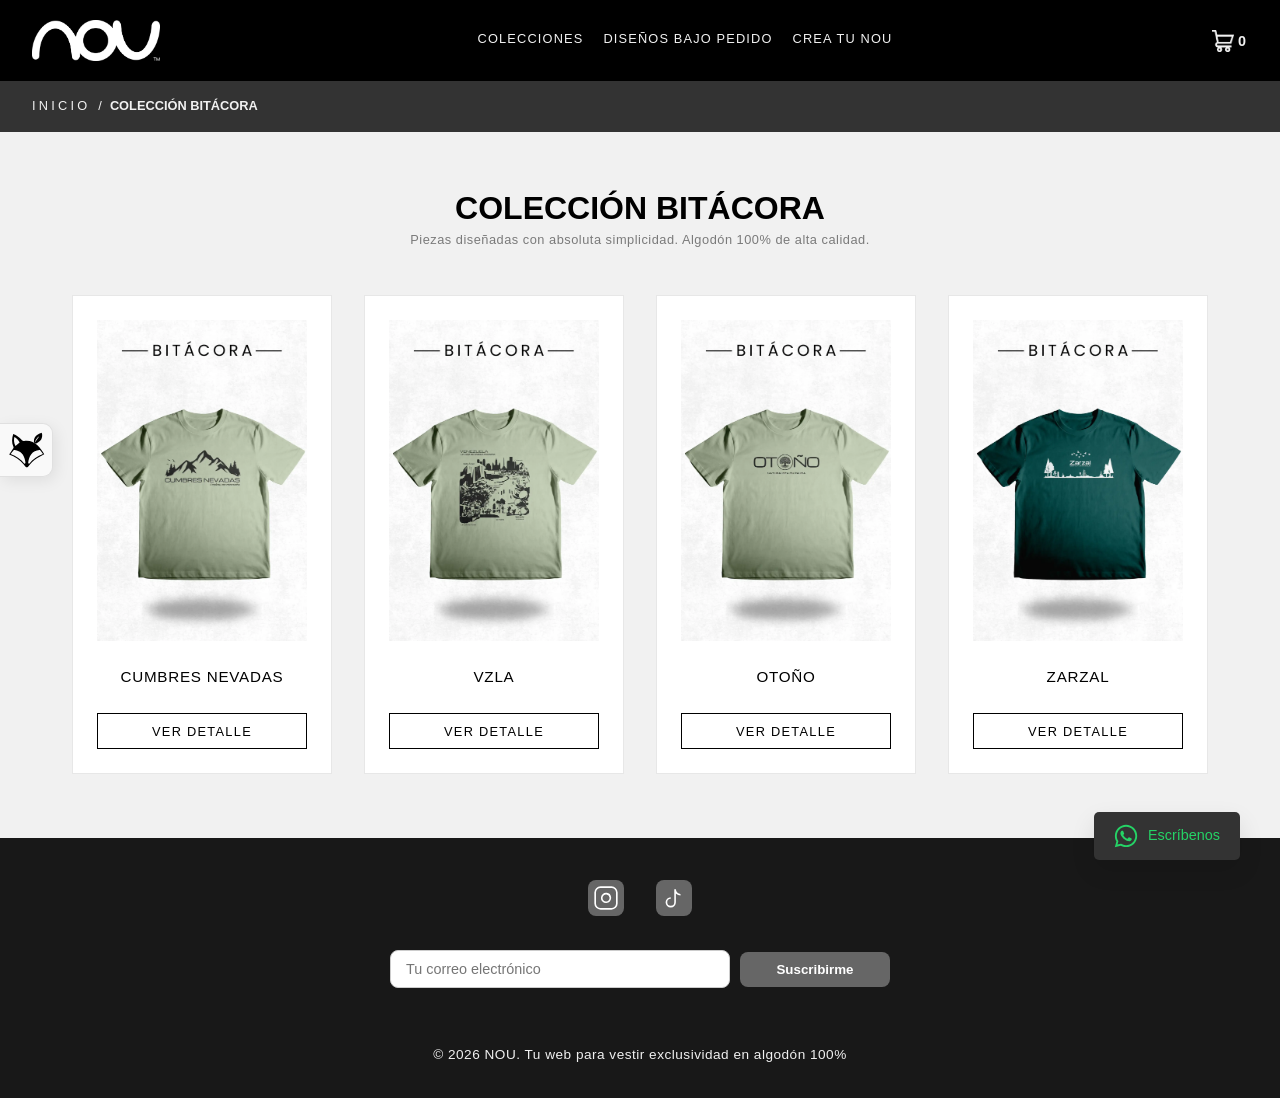
==== commit 47c34d83: "Ajustes icono whatsapp pagina coleccion" ====
--- a/coleccion.html
+++ b/coleccion.html
@@ -88,12 +88,13 @@
     </footer>
 
     <!-- ICONO WHATSAPP -->
-    <a href="https://wa.me/584126067734?text=Hola%20Nou,%20me%20gustaría%20más%20información" class="whatsapp-float"
+    <a href=https://wa.me/584126067734?text=Hola%20Nou,%20me%20gustaría%20más%20información class="whatsapp-float"
         target="_blank">
         <svg fill="#000000" width="32px" height="32px" viewBox="0 0 32 32" version="1.1"
             xmlns="http://www.w3.org/2000/svg">
+            <title>whatsapp</title>
             <path
-                d="M26.576 5.363c-2.69-2.69-6.406-4.354-10.511-4.354-8.209 0-14.865 6.655-14.865 14.865 0 2.732 0.737 5.291 2.022 7.491l-0.038-0.070-2.109 7.702 7.879-2.067c2.051 1.139 4.498 1.809 7.102 1.809h0.006c8.209-0.003 14.862-6.659 14.862-14.868 0-4.103-1.662-7.817-4.349-10.507l0 0zM16.062 28.228h-0.005c-0 0-0.001 0-0.001 0-2.319 0-4.489-0.64-6.342-1.753l0.056 0.031-0.451-0.267-4.675 1.227 1.247-4.559-0.294-0.467c-1.185-1.862-1.889-4.131-1.889-6.565 0-6.822 5.531-12.353 12.353-12.353s12.353 5.531 12.353 12.353c0 6.822-5.53 12.353-12.353 12.353h-0z">
+                d="M26.576 5.363c-2.69-2.69-6.406-4.354-10.511-4.354-8.209 0-14.865 6.655-14.865 14.865 0 2.732 0.737 5.291 2.022 7.491l-0.038-0.070-2.109 7.702 7.879-2.067c2.051 1.139 4.498 1.809 7.102 1.809h0.006c8.209-0.003 14.862-6.659 14.862-14.868 0-4.103-1.662-7.817-4.349-10.507l0 0zM16.062 28.228h-0.005c-0 0-0.001 0-0.001 0-2.319 0-4.489-0.64-6.342-1.753l0.056 0.031-0.451-0.267-4.675 1.227 1.247-4.559-0.294-0.467c-1.185-1.862-1.889-4.131-1.889-6.565 0-6.822 5.531-12.353 12.353-12.353s12.353 5.531 12.353 12.353c0 6.822-5.53 12.353-12.353 12.353h-0zM22.838 18.977c-0.371-0.186-2.197-1.083-2.537-1.208-0.341-0.124-0.589-0.185-0.837 0.187-0.246 0.371-0.958 1.207-1.175 1.455-0.216 0.249-0.434 0.279-0.805 0.094-1.15-0.466-2.138-1.087-2.997-1.852l0.010 0.009c-0.799-0.74-1.484-1.587-2.037-2.521l-0.028-0.052c-0.216-0.371-0.023-0.572 0.162-0.757 0.167-0.166 0.372-0.434 0.557-0.65 0.146-0.179 0.271-0.384 0.366-0.604l0.006-0.017c0.043-0.087 0.068-0.188 0.068-0.296 0-0.131-0.037-0.253-0.101-0.357l0.002 0.003c-0.094-0.186-0.836-2.014-1.145-2.758-0.302-0.724-0.609-0.625-0.836-0.637-0.216-0.010-0.464-0.012-0.712-0.012-0.395 0.010-0.746 0.188-0.988 0.463l-0.001 0.002c-0.802 0.761-1.3 1.834-1.3 3.023 0 0.026 0 0.053 0.001 0.079l-0-0.004c0.131 1.467 0.681 2.784 1.527 3.857l-0.012-0.015c1.604 2.379 3.742 4.282 6.251 5.564l0.094 0.043c0.548 0.248 1.25 0.513 1.968 0.74l0.149 0.041c0.442 0.14 0.951 0.221 1.479 0.221 0.303 0 0.601-0.027 0.889-0.078l-0.031 0.004c1.069-0.223 1.956-0.868 2.497-1.749l0.009-0.017c0.165-0.366 0.261-0.793 0.261-1.242 0-0.185-0.016-0.366-0.047-0.542l0.003 0.019c-0.092-0.155-0.34-0.247-0.712-0.434z">
             </path>
         </svg>
         <span>Escríbenos</span>
--- a/style.css
+++ b/style.css
@@ -97,7 +97,8 @@
 
 /* --- HERO SECTION --- */
 .hero {
-    height: clamp(50vh, 80vw, 80vh);
+    /* Ajustado para usar unidades de altura de vista (vh) consistentes en el clamp */
+    height: clamp(450px, 75vh, 750px);
     display: flex;
     align-items: center;
     justify-content: center;
@@ -306,7 +307,8 @@
     .galeria-productos .producto {
         flex: 0 0 85%;
         width: 85%;
-        max-width: none; /* En pantallas muy chicas dejamos que tome el porcentaje libremente */
+        max-width: none;
+        /* En pantallas muy chicas dejamos que tome el porcentaje libremente */
     }
 }
 
@@ -392,30 +394,39 @@
     text-align: center;
     background-color: #F1F1F1;
     color: #000000;
-    line-height: 1rem;
-    scroll-margin-top: 72px;
+    scroll-margin-top: 72px; /* Nota: Tenías width: 100% repetido dos veces, lo limpié */
 }
 
 #personalizadas h2 {
-    font-size: 3rem;
+    font-size: clamp(2rem, 8vw, 3rem);
     font-weight: 800;
-    line-height: 3.5rem;
+    line-height: 1.1;     /* <--- Compacta el espacio interno de las líneas del h2 */
+    margin-bottom: 0.2rem; /* <--- Margen externo reducido */
+    word-wrap: break-word;
+    box-sizing: border-box;
 }
 
 #personalizadas h3 {
-    font-size: 1.75rem;
+    font-size: clamp(1.2rem, 5vw, 1.75rem);
     color: #f1f1f1;
     background-color: #000000;
     display: inline-block;
-    padding: .2em 1em;
-    line-height: 1.5rem;
+    padding: .2rem 1rem;
     font-weight: 800;
+    line-height: 1.1;     /* <--- Compacta el espacio interno del h3 */
+    margin-top: 0;
+    max-width: 100%;
+    box-sizing: border-box;
+    word-wrap: break-word;
 }
 
 #personalizadas p {
-    font-size: 1rem;
-    margin-top: 12px;
-    line-height: .2rem;
+    /* Mínimo 0.9rem (legible en móvil), escala suave con la pantalla, máximo 1.1rem */
+    font-size: clamp(0.9rem, 2.5vw, 1.1rem);
+    line-height: 1.5; /* Asegura una buena lectura en varias líneas */
+    max-width: 100%;
+    margin-top: 5px;
+    box-sizing: border-box;
 }
 
 /* 1. Estilos para pantallas grandes (Escritorio) */
@@ -426,13 +437,14 @@
     grid-template-columns: 1fr 1fr;
     /* 2 columnas */
     gap: 40px;
-    background-color: #ffffff;
+    background: linear-gradient(to bottom, #e4e4e4, #bebebe);
     padding: 40px;
     border-radius: 12px;
     box-shadow: 0 4px 20px rgba(0, 0, 0, 0.05);
     align-items: center;
     box-sizing: border-box;
     width: 100%;
+    color: #00811e;
 }
 
 /* 2. Estilos para pantallas pequeñas (Móviles / Tablets) */
@@ -778,7 +790,7 @@
     width: 22px;
     height: 22px;
     margin: 0;
-} 
+}
 
 @media (max-width: 768px) {
     .btn-carrito {
@@ -923,8 +935,6 @@
     position: relative;
     box-sizing: border-box;
     background-color: rgba(0, 0, 0, 0.90);
-    /* 0.85 es la transparencia (85%) */
-
 }
 
 .footer-content {
@@ -1000,7 +1010,9 @@
     justify-content: center;
     padding: 3rem 1rem;
     text-align: center;
-    background: linear-gradient(to right, #000000, #808080);
+    background-image:
+            linear-gradient(rgba(0, 0, 0, 0.01), rgba(0, 0, 0, 0.02)),
+            url('assets/cinta.png'); 
     color: #f1f1f1;
     width: 100%;
     box-sizing: border-box;
@@ -1081,22 +1093,26 @@
 /* En pantallas móviles, convertimos el contenedor externo en la zona de deslizamiento táctil */
 @media (max-width: 768px) {
     .carousel-container {
-        overflow-x: auto;          /* Habilita el slide con el dedo aquí */
+        overflow-x: auto;
+        /* Habilita el slide con el dedo aquí */
         -webkit-overflow-scrolling: touch;
-        scroll-snap-type: x mandatory; /* Hace que las tarjetas se alineen suavemente al soltar */
+        scroll-snap-type: x mandatory;
+        /* Hace que las tarjetas se alineen suavemente al soltar */
     }
 
     .carousel-track {
-        animation: none !important; /* Apaga el movimiento automático en móvil */
-        width: max-content;        
+        animation: none !important;
+        /* Apaga el movimiento automático en móvil */
+        width: max-content;
         padding-left: 1rem;
         padding-right: 1rem;
     }
-    
+
     /* Ocultar barra de desplazamiento fea en móviles */
     .carousel-container::-webkit-scrollbar {
         display: none;
     }
+
     .carousel-container {
         -ms-overflow-style: none;
         scrollbar-width: none;
@@ -1108,6 +1124,7 @@
     flex: 0 0 auto;
     height: 550px;
     background-color: #e7e7e7;
+    border-radius: 5px;
     padding: 1rem;
     display: flex;
     justify-content: center;
@@ -1115,7 +1132,8 @@
     transition: transform 0.3s ease;
     z-index: 1;
     box-sizing: border-box;
-    scroll-snap-align: center; /* Alinea la tarjeta al centro al deslizar */
+    scroll-snap-align: center;
+    /* Alinea la tarjeta al centro al deslizar */
 }
 
 .card img {
@@ -1137,6 +1155,7 @@
     0% {
         transform: translateX(0);
     }
+
     100% {
         transform: translateX(-33.333%);
     }
@@ -1760,23 +1779,8 @@
         margin-top: 20px;
     }
 
-    #personalizadas h2 {
-        font-size: 2rem;
-        line-height: 2.5rem;
-    }
-
-    #personalizadas h3 {
-        font-size: 1.3rem;
-        line-height: 1.5rem;
-        padding: .1em .5em;
-    }
-
-    #personalizadas p {
-        font-size: .7rem;
-    }
-
     #bajopedido {
-        padding: 1rem;
+        padding: 2rem 0;
     }
 
     #bajopedido h2 {
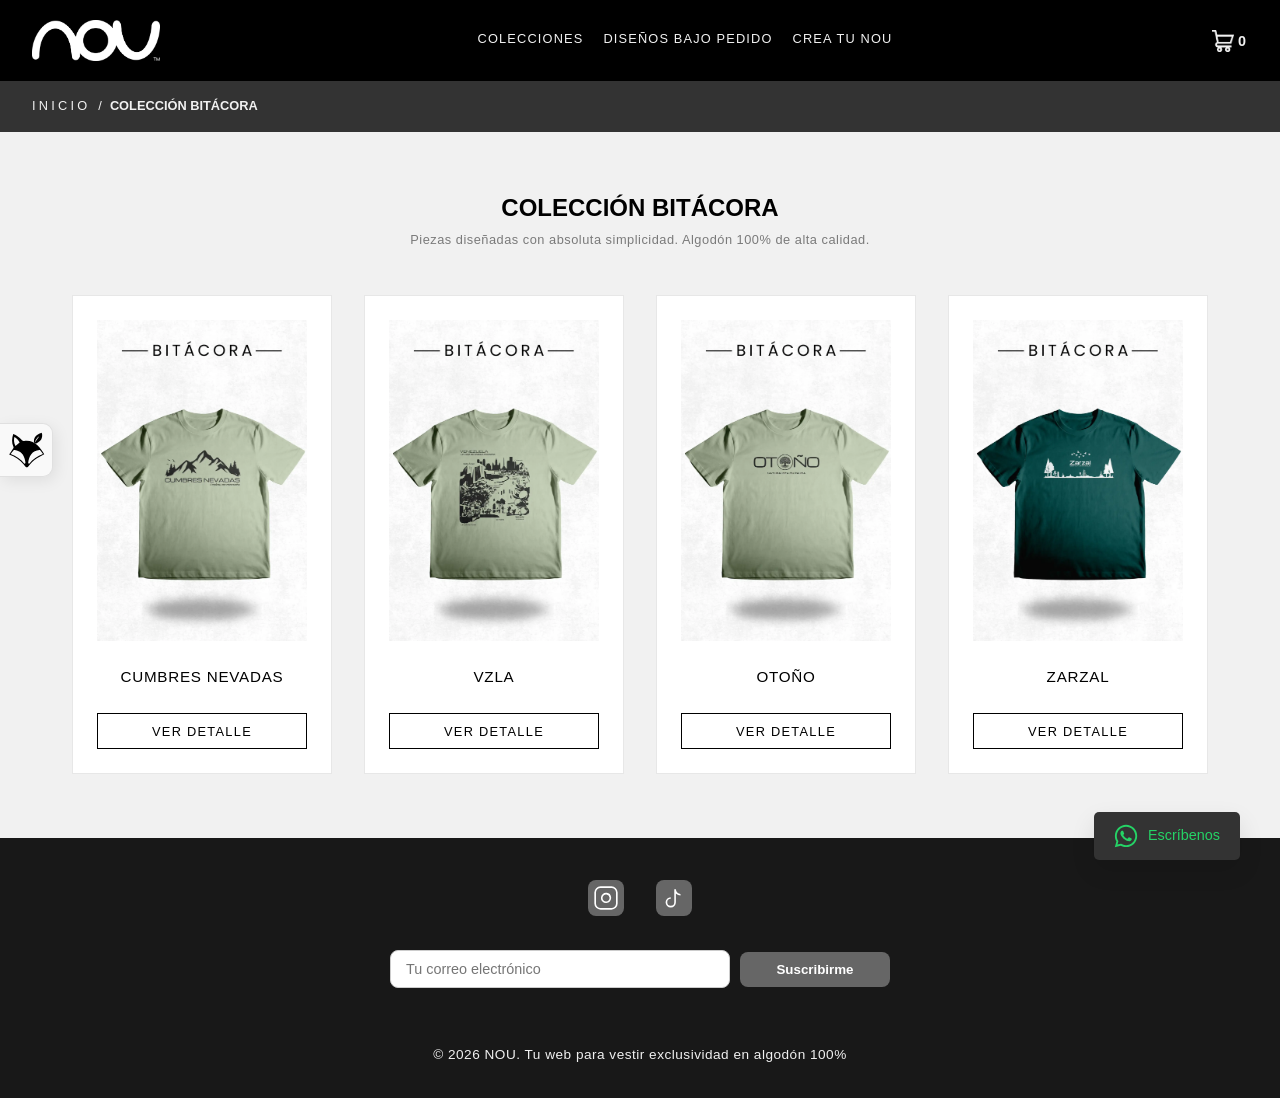
==== commit dc848f6d: "Ajustes Carrusel personalizadas y vaciar carrito" ====
--- a/coleccion.html
+++ b/coleccion.html
@@ -88,7 +88,7 @@
     </footer>
 
     <!-- ICONO WHATSAPP -->
-    <a href=https://wa.me/584126067734?text=Hola%20Nou,%20me%20gustaría%20más%20información class="whatsapp-float"
+    <a href=https://wa.me/584126067734?text=Hola%20Nou,%20me%20gustaría%20más%20información. class="whatsapp-float"
         target="_blank">
         <svg fill="#000000" width="32px" height="32px" viewBox="0 0 32 32" version="1.1"
             xmlns="http://www.w3.org/2000/svg">
--- a/style.css
+++ b/style.css
@@ -156,12 +156,14 @@
 
 #bajopedido {
     scroll-margin-top: 72px;
-    padding: 4rem;
+    padding: 0rem 4rem 4rem 2rem;
+    max-width: 1820px;
+    margin: 0 auto;
 }
 
 .titulos {
     font-weight: 800;
-    font-size: 2rem;
+    font-size: 1.5rem;
     line-height: 1.8rem;
 }
 
@@ -394,14 +396,17 @@
     text-align: center;
     background-color: #F1F1F1;
     color: #000000;
-    scroll-margin-top: 72px; /* Nota: Tenías width: 100% repetido dos veces, lo limpié */
+    scroll-margin-top: 72px;
+    /* Nota: Tenías width: 100% repetido dos veces, lo limpié */
 }
 
 #personalizadas h2 {
     font-size: clamp(2rem, 8vw, 3rem);
     font-weight: 800;
-    line-height: 1.1;     /* <--- Compacta el espacio interno de las líneas del h2 */
-    margin-bottom: 0.2rem; /* <--- Margen externo reducido */
+    line-height: 1.1;
+    /* <--- Compacta el espacio interno de las líneas del h2 */
+    margin-bottom: 0.2rem;
+    /* <--- Margen externo reducido */
     word-wrap: break-word;
     box-sizing: border-box;
 }
@@ -413,7 +418,8 @@
     display: inline-block;
     padding: .2rem 1rem;
     font-weight: 800;
-    line-height: 1.1;     /* <--- Compacta el espacio interno del h3 */
+    line-height: 1.1;
+    /* <--- Compacta el espacio interno del h3 */
     margin-top: 0;
     max-width: 100%;
     box-sizing: border-box;
@@ -423,7 +429,8 @@
 #personalizadas p {
     /* Mínimo 0.9rem (legible en móvil), escala suave con la pantalla, máximo 1.1rem */
     font-size: clamp(0.9rem, 2.5vw, 1.1rem);
-    line-height: 1.5; /* Asegura una buena lectura en varias líneas */
+    line-height: 1.5;
+    /* Asegura una buena lectura en varias líneas */
     max-width: 100%;
     margin-top: 5px;
     box-sizing: border-box;
@@ -434,10 +441,9 @@
     max-width: 1100px;
     margin: 80px auto;
     display: grid;
-    grid-template-columns: 1fr 1fr;
-    /* 2 columnas */
+    grid-template-columns: 1fr 1fr;/* 2 columnas */
     gap: 40px;
-    background: linear-gradient(to bottom, #e4e4e4, #bebebe);
+    border: 1px solid rgb(189, 189, 189);
     padding: 40px;
     border-radius: 12px;
     box-shadow: 0 4px 20px rgba(0, 0, 0, 0.05);
@@ -1011,8 +1017,8 @@
     padding: 3rem 1rem;
     text-align: center;
     background-image:
-            linear-gradient(rgba(0, 0, 0, 0.01), rgba(0, 0, 0, 0.02)),
-            url('assets/cinta.png'); 
+        linear-gradient(rgba(0, 0, 0, 0.01), rgba(0, 0, 0, 0.02)),
+        url('assets/cinta.png');
     color: #f1f1f1;
     width: 100%;
     box-sizing: border-box;
@@ -1078,9 +1084,10 @@
     width: 100%;
     overflow: hidden;
     margin: 0px;
-    padding: 2rem 0;
     display: block;
     box-sizing: border-box;
+    padding: 20px;
+    margin-top: 40px;
 }
 
 .carousel-track {
@@ -1097,6 +1104,7 @@
         /* Habilita el slide con el dedo aquí */
         -webkit-overflow-scrolling: touch;
         scroll-snap-type: x mandatory;
+        margin-top: 20px;
         /* Hace que las tarjetas se alineen suavemente al soltar */
     }
 
@@ -1123,9 +1131,7 @@
 .card {
     flex: 0 0 auto;
     height: 550px;
-    background-color: #e7e7e7;
     border-radius: 5px;
-    padding: 1rem;
     display: flex;
     justify-content: center;
     align-items: center;
@@ -1140,6 +1146,7 @@
     height: 100%;
     width: auto;
     max-width: 100%;
+    border-radius: 10px;
     object-fit: contain;
     display: block;
     pointer-events: none;
@@ -1148,7 +1155,7 @@
 .card:hover {
     transform: scale(1.05);
     z-index: 10;
-    box-shadow: 0 10px 20px rgba(0, 0, 0, 0.3);
+    box-shadow: 0 5px 10px rgba(0, 0, 0, 0.3);
 }
 
 @keyframes scrollInfinite {
@@ -1635,7 +1642,7 @@
     }
 
     .titulos {
-        font-size: 1.5rem;
+        font-size: 1rem;
     }
 
     .tope {
@@ -1779,12 +1786,8 @@
         margin-top: 20px;
     }
 
-    #bajopedido {
-        padding: 2rem 0;
-    }
-
-    #bajopedido h2 {
-        padding: 1rem;
+    #bajopedido{
+        padding: 3rem 1rem 0rem 1rem;
     }
 
 }
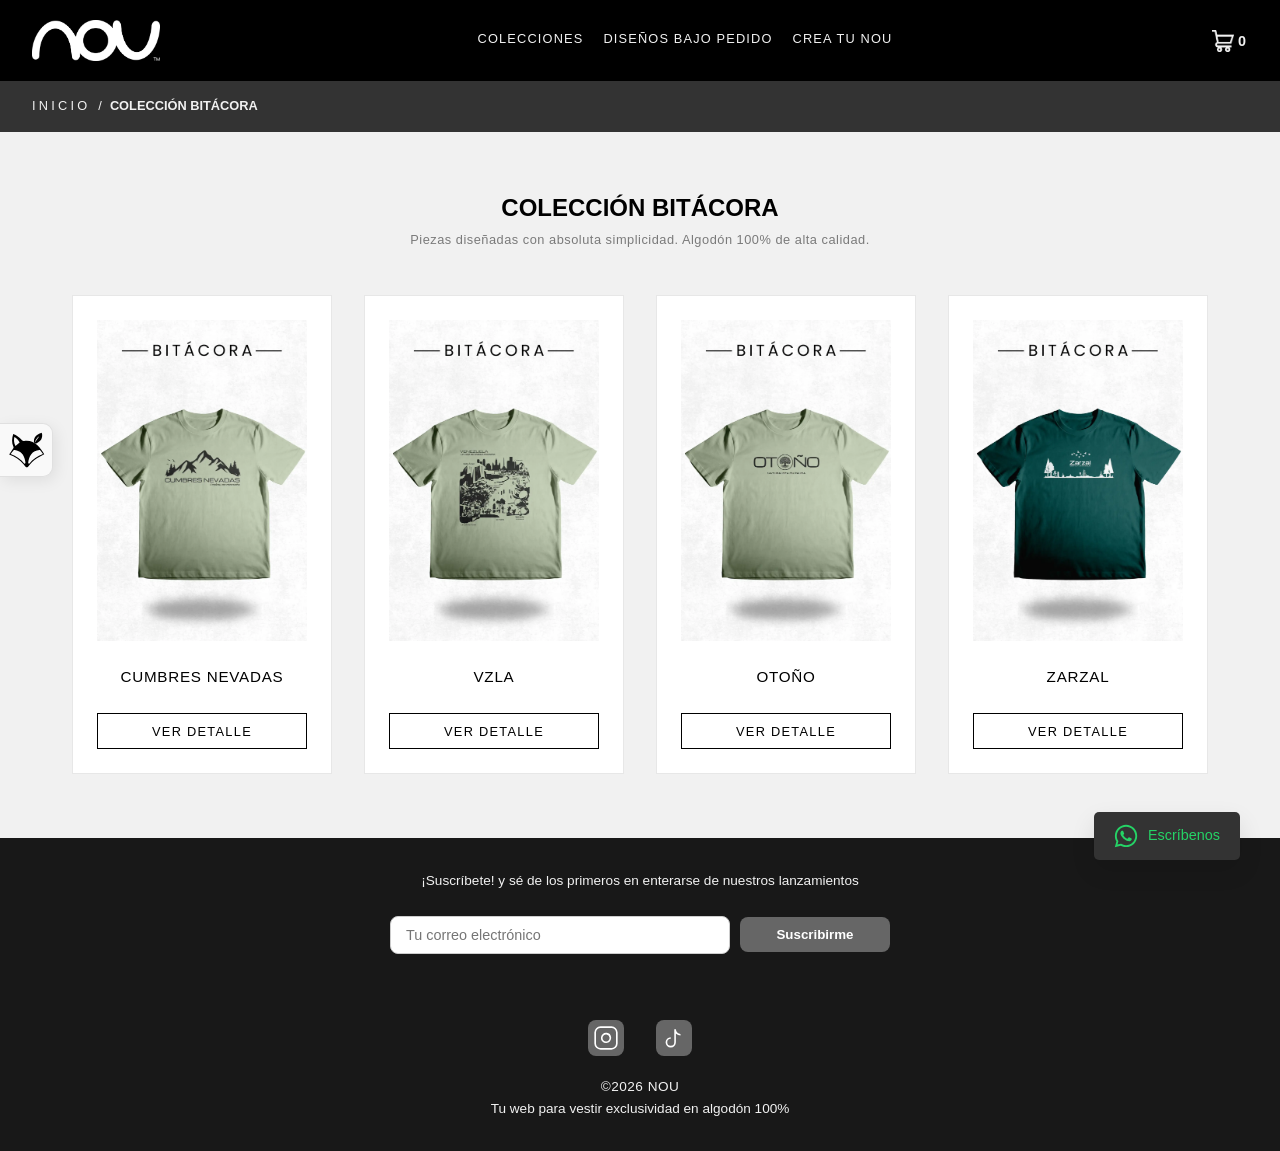
==== commit 57dbfb68: "Modificación cinta-telas y cinta" ====
--- a/coleccion.html
+++ b/coleccion.html
@@ -52,6 +52,22 @@
 
     <footer>
         <div class="footer-content">
+            <!-- Nuevo Formulario de Suscripción -->
+            <div class="newsletter-section-footer">
+
+                <div>
+                    <p>¡Suscríbete! y sé de los primeros en enterarse de nuestros lanzamientos</p>
+                </div>
+
+                <form class="newsletter-form ajax-form" action="https://formspree.io/f/xbdnpazj" method="POST">
+                    <input type="email" name="email" placeholder="Tu correo electrónico" required>
+                    <button type="submit">Suscribirme</button>
+                </form>
+
+                <div class="form-success-msg">
+                    ¡Gracias por suscribirte! Te mantendremos al tanto.
+                </div>
+            </div>
 
             <div class="social-links">
                 <a href="https://instagram.com/somos.nou" target="_blank" rel="noopener noreferrer">
@@ -68,20 +84,9 @@
                 </a>
             </div>
 
-            <!-- Nuevo Formulario de Suscripción -->
-            <div class="newsletter-section-footer">
-                <form class="newsletter-form ajax-form" action="https://formspree.io/f/xbdnpazj" method="POST">
-                    <input type="email" name="email" placeholder="Tu correo electrónico" required>
-                    <button type="submit">Suscribirme</button>
-                </form>
-
-                <div class="form-success-msg">
-                    ¡Gracias por suscribirte! Te mantendremos al tanto.
-                </div>
-            </div>
-
             <div class="brand">
-                <p class="copyright">© 2026 NOU. Tu web para vestir exclusividad en algodón 100%</p>
+                <p class="copyright">©2026 NOU</p>
+                <p>Tu web para vestir exclusividad en algodón 100%</p>
             </div>
 
         </div>
--- a/style.css
+++ b/style.css
@@ -156,7 +156,7 @@
 
 #bajopedido {
     scroll-margin-top: 72px;
-    padding: 0rem 4rem 4rem 2rem;
+    padding: 0rem 2rem 4rem 2rem;
     max-width: 1820px;
     margin: 0 auto;
 }
@@ -314,7 +314,6 @@
     }
 }
 
-
 /* --- BOTONES GENERALES DEL CARRUSEL DE COLECCIONES --- */
 .carrusel-btn-prev,
 .carrusel-btn-next {
@@ -441,7 +440,8 @@
     max-width: 1100px;
     margin: 80px auto;
     display: grid;
-    grid-template-columns: 1fr 1fr;/* 2 columnas */
+    grid-template-columns: 1fr 1fr;
+    /* 2 columnas */
     gap: 40px;
     border: 1px solid rgb(189, 189, 189);
     padding: 40px;
@@ -954,6 +954,7 @@
 }
 
 .social-links {
+    margin-top: 40px;
     display: flex;
     align-items: center;
     gap: 12px;
@@ -989,7 +990,7 @@
 }
 
 .brand {
-    margin-top: 40px;
+    margin-top: 10px;
     text-align: center;
 }
 
@@ -1015,14 +1016,12 @@
     align-items: center;
     justify-content: center;
     padding: 3rem 1rem;
+    background-color: #404140;
     text-align: center;
-    background-image:
-        linear-gradient(rgba(0, 0, 0, 0.01), rgba(0, 0, 0, 0.02)),
-        url('assets/cinta.png');
-    color: #f1f1f1;
-    width: 100%;
-    box-sizing: border-box;
-}
+    color: white;
+}
+
+/* --- Adaptación para pantallas pequeñas (Móviles y Tablets) --- */
 
 .newsletter-section h3 {
     font-size: 2.5rem;
@@ -1086,7 +1085,7 @@
     margin: 0px;
     display: block;
     box-sizing: border-box;
-    padding: 20px;
+    padding: 30px;
     margin-top: 40px;
 }
 
@@ -1153,7 +1152,7 @@
 }
 
 .card:hover {
-    transform: scale(1.05);
+    transform: scale(1.04);
     z-index: 10;
     box-shadow: 0 5px 10px rgba(0, 0, 0, 0.3);
 }
@@ -1178,6 +1177,39 @@
 @media (min-width: 769px) {
     .carousel-container:hover .carousel-track {
         animation-play-state: paused;
+    }
+}
+
+/* cinta telas ***********************************************************/
+
+.cinta-telas {
+    width: 100vw;
+    position: relative;
+    left: 50%;
+    right: 50%;
+    margin-left: -50vw;
+    margin-right: -50vw;
+    overflow: hidden;
+}
+
+.cinta-telas img {
+    width: 100%;
+    height: auto;
+    display: block;
+    content: url('assets/cinta-telas.png');
+    /* Imagen por defecto para PC */
+}
+
+/* --- Adaptación para Móviles (Pantallas menores a 768px) --- */
+@media (max-width: 768px) {
+    .cinta-telas img {
+        content: url('assets/cinta-telas-v.png');
+        width: 100%;
+        height: auto;
+        /* Mantiene toda la proporción sin recortar el título */
+        max-height: none;
+        /* Quitamos restricciones agresivas que puedan deformarla */
+        display: block;
     }
 }
 
@@ -1600,7 +1632,6 @@
     .newsletter-section h3 {
         font-size: 1.5rem;
     }
-
 }
 
 .imagen-con-coleccion {
@@ -1746,7 +1777,7 @@
     }
 
     .whatsapp-float {
-        bottom: 20px;
+        bottom: 60px;
         right: 20px;
         padding: 12px;
         border-radius: 50%;
@@ -1786,8 +1817,8 @@
         margin-top: 20px;
     }
 
-    #bajopedido{
-        padding: 3rem 1rem 0rem 1rem;
+    #bajopedido {
+        padding: 3rem 1rem;
     }
 
 }
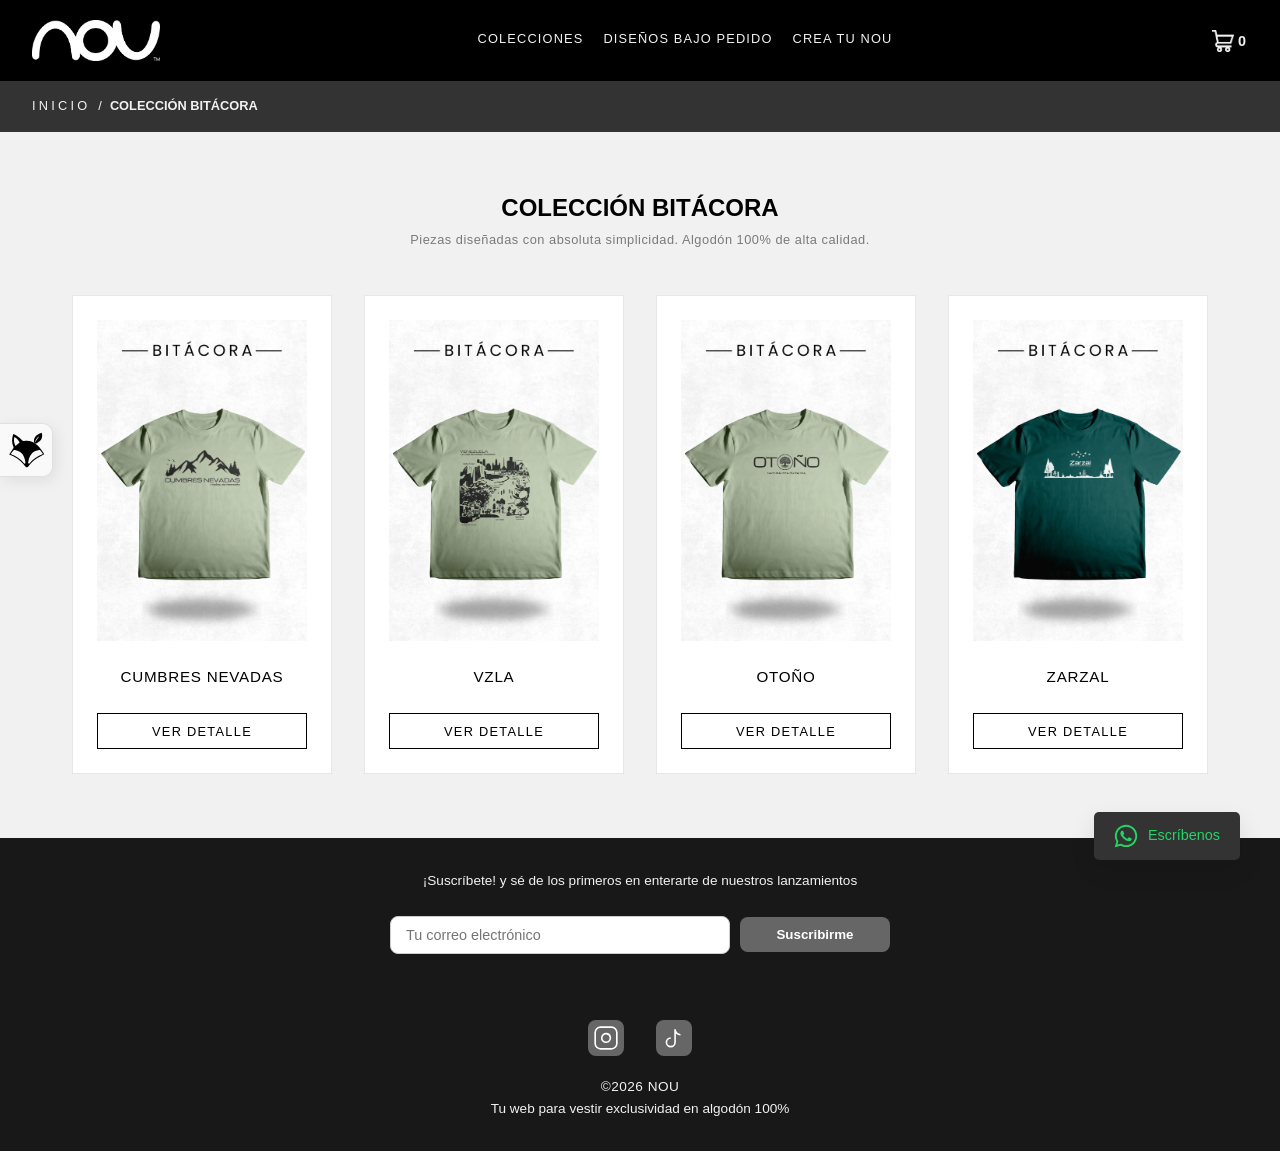
==== commit 1f5bfebf: "Apuntar a la section personalizadas a cada cambio" ====
--- a/coleccion.html
+++ b/coleccion.html
@@ -14,7 +14,7 @@
     <div class="tope">
         <div class="logo">
             <a href="index.html">
-                <img src="assets/logo.png" width="128px" alt="Logo de Nou">
+                <img src="assets/logo.png" width=128px" alt="Logo de Nou">
             </a>
         </div>
         <nav class="navbar">
@@ -23,6 +23,7 @@
                 <a href="index.html#colecciones">Colecciones</a>
                 <a href="index.html#bajopedido">Diseños bajo pedido</a>
                 <a href="index.html#personalizadas">Crea tu Nou</a>
+                <!-- He movido el botón carrito dentro de nav-links para móvil -->
             </div>
         </nav>
         <button class="btn-carrito" onclick="abrirModal()">
@@ -50,47 +51,7 @@
         </div>
     </main>
 
-    <footer>
-        <div class="footer-content">
-            <!-- Nuevo Formulario de Suscripción -->
-            <div class="newsletter-section-footer">
-
-                <div>
-                    <p>¡Suscríbete! y sé de los primeros en enterarse de nuestros lanzamientos</p>
-                </div>
-
-                <form class="newsletter-form ajax-form" action="https://formspree.io/f/xbdnpazj" method="POST">
-                    <input type="email" name="email" placeholder="Tu correo electrónico" required>
-                    <button type="submit">Suscribirme</button>
-                </form>
-
-                <div class="form-success-msg">
-                    ¡Gracias por suscribirte! Te mantendremos al tanto.
-                </div>
-            </div>
-
-            <div class="social-links">
-                <a href="https://instagram.com/somos.nou" target="_blank" rel="noopener noreferrer">
-                    <svg class="social-icon" viewBox="0 0 24 24" fill="none" stroke="currentColor" stroke-width="1.5">
-                        <rect x="2" y="2" width="20" height="20" rx="5" ry="5"></rect>
-                        <path d="M16 11.37A4 4 0 1 1 12.63 8 4 4 0 0 1 16 11.37z"></path>
-                        <line x1="17.5" y1="6.5" x2="17.51" y2="6.5"></line>
-                    </svg>
-                </a>
-                <a href="https://tiktok.com/@somos.nou" target="_blank" rel="noopener noreferrer">
-                    <svg class="social-icon" viewBox="0 0 24 24" fill="none" stroke="currentColor" stroke-width="1.5">
-                        <path d="M9 12a4 4 0 1 0 4 4V4a5 5 0 0 0 5 5"></path>
-                    </svg>
-                </a>
-            </div>
-
-            <div class="brand">
-                <p class="copyright">©2026 NOU</p>
-                <p>Tu web para vestir exclusividad en algodón 100%</p>
-            </div>
-
-        </div>
-    </footer>
+    <nou-footer></nou-footer>
 
     <!-- ICONO WHATSAPP -->
     <a href=https://wa.me/584126067734?text=Hola%20Nou,%20me%20gustaría%20más%20información. class="whatsapp-float"
@@ -142,7 +103,11 @@
         </a>
     </div>
 
+    <!-- Script del footer al final -->
+    <script src="footer.js"></script>
+
     <script src="script.js" defer></script>
+
 </body>
 
 </html>
--- a/style.css
+++ b/style.css
@@ -1016,7 +1016,7 @@
     align-items: center;
     justify-content: center;
     padding: 3rem 1rem;
-    background-color: #404140;
+    background-color: rgba(0, 0, 0, 0.90);
     text-align: center;
     color: white;
 }
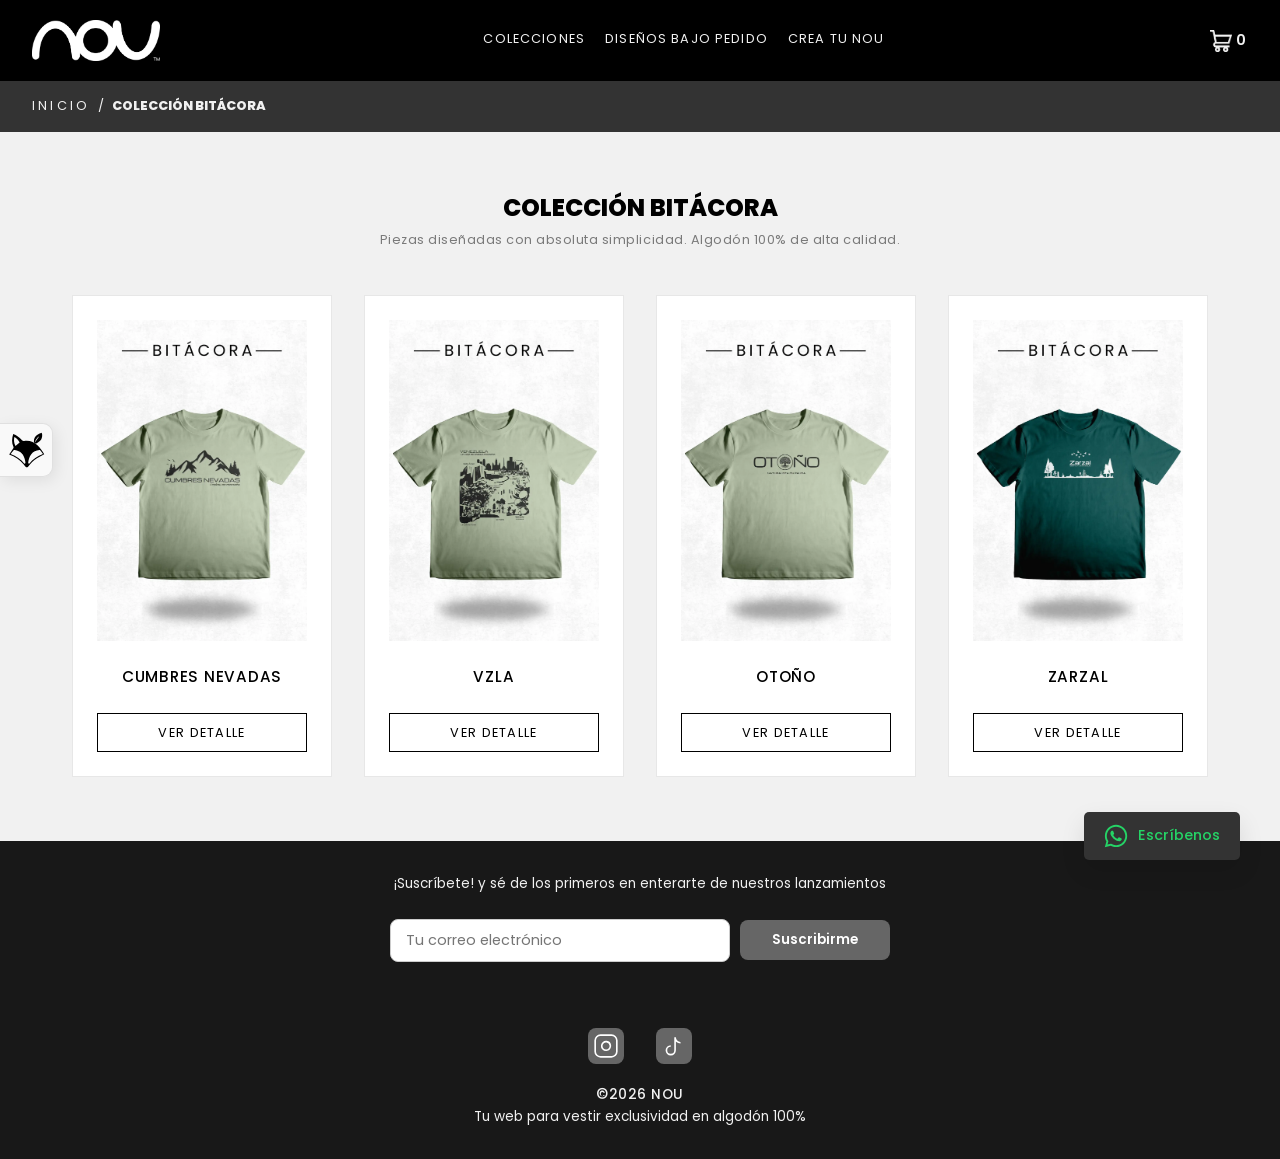
==== commit 5bb45a62: "Eliminacion border-radios en carruseles" ====
--- a/coleccion.html
+++ b/coleccion.html
@@ -5,6 +5,10 @@
     <meta charset="UTF-8">
     <meta name="viewport" content="width=device-width, initial-scale=1.0">
     <title>Nou | Colección Activa</title>
+    <link rel="preconnect" href="https://fonts.googleapis.com">
+    <link rel="preconnect" href="https://fonts.gstatic.com" crossorigin>
+    <link href="https://fonts.googleapis.com/css2?family=Poppins:wght@300;400;500;600;700&display=swap"
+        rel="stylesheet">
     <link rel="stylesheet" href="style.css">
     <link rel="icon" type="image/x-icon" href="assets/zorrico.png">
 </head>
--- a/style.css
+++ b/style.css
@@ -3,21 +3,20 @@
     margin: 0;
     padding: 0;
     box-sizing: border-box;
-    font-family: 'Inter', sans-serif;
+    font-family: 'Poppins', sans-serif;
 }
 
 html,
 body {
     width: 100%;
-    overflow-x: hidden;
-    /* Corregido de visible a hidden para evitar scroll horizontal no deseado */
+    overflow-x: hidden;    /* Corregido de visible a hidden para evitar scroll horizontal no deseado */
 }
 
 body {
     background-color: #f1f1f1;
     color: #000000;
     line-height: 1.6;
-    font-family: 'Poppins', 'Helvetica', 'Arial', sans-serif;
+    font-family: 'Poppins', sans-serif;
     font-weight: 400;
     margin: 0;
 }
@@ -27,6 +26,10 @@
     max-width: 100%;
     margin: 0;
     padding: 0;
+}
+
+input, button, select {
+    font-family: inherit;
 }
 
 /* --- ENCABEZADO Y NAVEGACIÓN --- */
@@ -138,7 +141,6 @@
     padding: 0.7rem 2rem;
     border-radius: 5px;
     background-color: white;
-    font-family: inherit;
     font-size: 0.9rem;
     text-transform: uppercase;
     letter-spacing: 0.09em;
@@ -165,6 +167,7 @@
     font-weight: 800;
     font-size: 1.5rem;
     line-height: 1.8rem;
+    text-transform: uppercase;
 }
 
 /* --- CONTENEDOR GENERAL DE LA SECCIÓN COLECCIONES --- */
@@ -205,12 +208,8 @@
     flex: 0 0 calc((100% - 100px) / 6);
     width: calc((100% - 100px) / 6);
     max-width: 270px;
-    background: #ffffff;
-    border: 1px solid #e0e0e0;
-    border-radius: 8px;
     overflow: hidden;
     position: relative;
-    box-shadow: 0 4px 10px rgba(0, 0, 0, 0.05);
     /* NUEVO: Define el punto exacto donde se detiene el imán */
     scroll-snap-align: start;
 }
@@ -220,8 +219,7 @@
     position: relative;
     width: 100%;
     height: 350px;
-    background-color: #ffffff;
-    padding: 20px;
+    background-color: transparent;
     box-sizing: border-box;
     display: flex;
     justify-content: center;
@@ -230,10 +228,9 @@
 
 .galeria-productos .imagenes-container img {
     position: absolute;
-    top: 20px;
-    left: 20px;
-    width: calc(100% - 40px);
-    height: calc(100% - 40px);
+   
+    width: calc(100% );
+    height: calc(100% );
     object-fit: contain;
     opacity: 0;
     transition: opacity 0.3s ease;
@@ -301,16 +298,6 @@
         flex: 0 0 78%;
         width: 78%;
         max-width: 300px;
-    }
-}
-
-/* --- Móviles muy pequeños (ej. hasta 480px) --- */
-@media (max-width: 480px) {
-    .galeria-productos .producto {
-        flex: 0 0 85%;
-        width: 85%;
-        max-width: none;
-        /* En pantallas muy chicas dejamos que tome el porcentaje libremente */
     }
 }
 
@@ -557,7 +544,6 @@
     border-radius: 6px;
     cursor: pointer;
     font-size: 0.9rem;
-    font-family: inherit;
     transition: all 0.3s ease;
     box-sizing: border-box;
 }
@@ -786,7 +772,6 @@
     background: transparent;
     border: none;
     cursor: pointer;
-    font-family: 'Inter', sans-serif;
     font-weight: 600;
     font-size: 1rem;
     padding: 2px;
@@ -879,8 +864,8 @@
     /* Mantiene la separación compacta */
 }
 
-.info-producto h1 {
-    font-weight: 800;
+.info-producto h2 {
+    font-weight: 600;
     line-height: 1.1;
 }
 
@@ -906,7 +891,6 @@
     padding: 0.8rem 1rem;
     border: 1px solid #333;
     border-radius: 5px;
-    font-family: inherit;
     font-size: 0.9rem;
     font-weight: 600;
     text-transform: uppercase;
@@ -1016,7 +1000,7 @@
     align-items: center;
     justify-content: center;
     padding: 3rem 1rem;
-    background-color: rgba(0, 0, 0, 0.90);
+    background-color: #4b4b4b;
     text-align: center;
     color: white;
 }
@@ -1130,7 +1114,6 @@
 .card {
     flex: 0 0 auto;
     height: 550px;
-    border-radius: 5px;
     display: flex;
     justify-content: center;
     align-items: center;
@@ -1257,7 +1240,6 @@
     padding: 0.5rem;
     border: 1px solid #000;
     background-color: transparent;
-    font-family: inherit;
     font-size: 0.9rem;
     text-transform: uppercase;
     cursor: pointer;
@@ -1296,7 +1278,6 @@
     text-align: center;
     border: 1px solid #000;
     background: transparent;
-    font-family: inherit;
     font-size: 0.95rem;
     padding: 0;
     box-sizing: border-box;
@@ -1747,13 +1728,18 @@
 
     .hero {
         margin-top: 72px;
+        /* Desactivamos el clamp estricto en móviles y damos una altura automática o fija más cómoda */
+        height: 80vh;
+        min-height: 380px;
+        
+        font-size: 1rem;
     }
 
     .hero-content {
         background-image:
             linear-gradient(rgba(0, 0, 0, 0.01), rgba(0, 0, 0, 0.02)),
             url('assets/hero-2.webp');
-        padding: 1rem;
+        padding: 2rem;
     }
 
     .hero-content h1 {
@@ -1821,4 +1807,18 @@
         padding: 3rem 1rem;
     }
 
+}
+
+/* --- Móviles muy pequeños (ej. hasta 480px) --- */
+@media (max-width: 480px) {
+    .galeria-productos .producto {
+        flex: 0 0 85%;
+        width: 85%;
+        max-width: none;
+        /* En pantallas muy chicas dejamos que tome el porcentaje libremente */
+    }
+
+    .hero {
+        height: 65vh;        
+    }
 }
